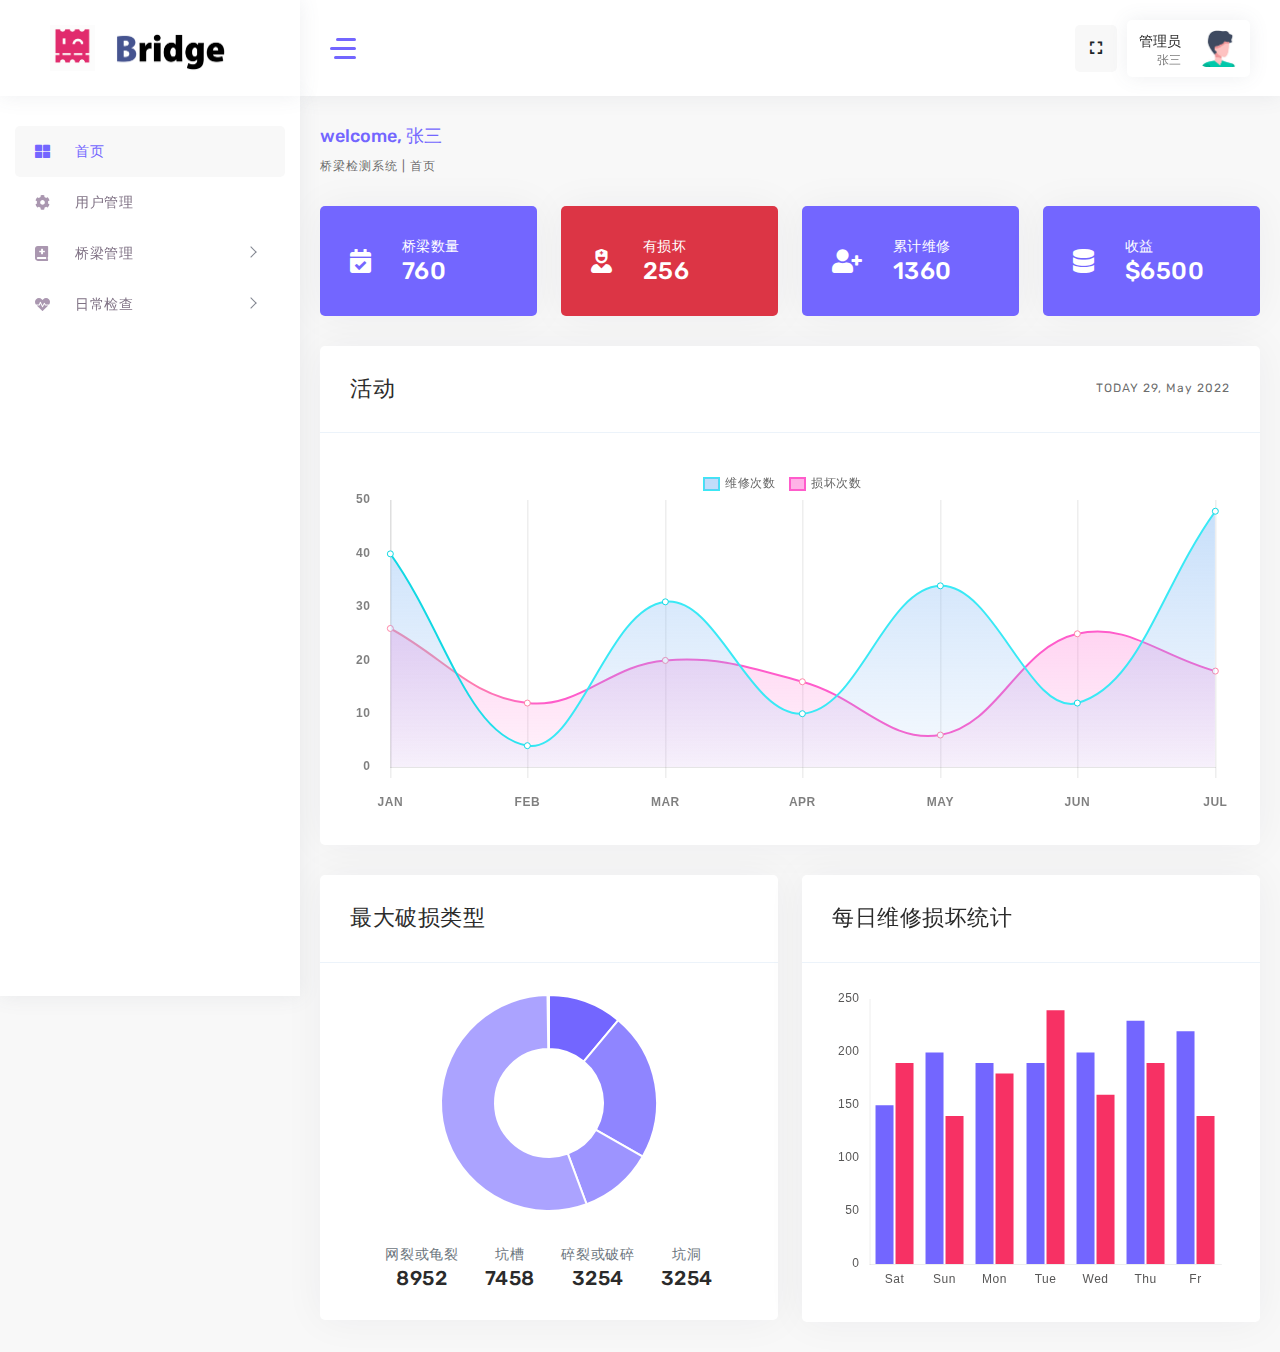
==== index.html @ 5cbe8341 "Add files via upload" ====
<html>
    <head>
        <link rel="stylesheet" href="./css/fonts.css">
        <link rel="stylesheet" href="./css/style.css">
        <link rel="stylesheet" href="./css/main.css">
    </head>
    <body>
        <div id="main-wrapper" class="show">
            <!-- start logo components -->
            <div class="nav-header">
                <div class="brand-logo">
                    <a href="index.jsp"> <img class="logo-tabib" src="./pic/main.png" alt=""></a>
                    <a href="index.jsp"><img class="brand-title" src="./pic/newLogo.png" alt="" style="width: 110px"></a>
                </div>
            </div>
            <!-- End logo components -->
        
            <!-- start section sidebar -->
            <aside class="left-panel nicescroll-box">
                <nav class="navigation">
                    <ul class="list-unstyled main-menu">
                        <li class="has-submenu active">
                            <a href="index.html">
                                <i class="fas fa-th-large"></i>
                                <span class="nav-label">首页</span>
                            </a>
                        </li>
                        <li class="has-submenu">
                            <a href="userManagement.html">
                                <i class="fas fa-cog"></i>
                                <span class="nav-label">用户管理</span>
                            </a>
                        </li>
                        <li class="has-submenu">
                            <a href="#" class="has-arrow mm-collapsed">
                                <i class="fas fa-book-medical"></i>
                                <span class="nav-label">桥梁管理</span>
                            </a>
                            <ul class="list-unstyled mm-collapse">
                                <li><a href="bridge.html">桥梁资料卡</a></li>
                                <li><a href="bridgeType.html">桥梁类型</a></li>
                            </ul>
                        </li>
                        <li class="has-submenu">
                            <a href="#" class="has-arrow mm-collapsed">
                                <i class="fas fa-heartbeat"></i>
                                <span class="nav-label">日常检查</span>
                            </a>
                            <ul class="list-unstyled mm-collapse">
                                <li><a href="dailyInspections.html">日常巡查项</a></li>
                                <li><a href="damageType.html">损坏类型</a></li>
                            </ul>
                        </li>
                    </ul>
                </nav>
            </aside>
            <!-- End section sidebar -->
        
        
            <!-- start section header -->
            <div class="header">
                <header class="top-head container-fluid">
                    <div class="nav-control">
                        <div class="hamburger">
                            <span class="line"></span><span class="line"></span><span class="line"></span>
                        </div>
                    </div>
                    <div class="header-right">
                        <div class="fullscreen notification_dropdown">
                            <div class="full">
                                <a class="text-dark" href="#!" onclick="javascript:toggleFullScreen()">
                                    <i class="fas fa-expand"></i>
                                </a>
                            </div>
                        </div>
                        <div class="my-account-wrapper">
                            <div class="account-wrapper">
                                <div class="account-control">
                                    <a class="login header-profile" href="#" title="Sign in">
                                        <div class="header-info">
                                            <span>管理员</span>
                                            <small>张三</small>
                                        </div>
                                        <img src="./pic/09.jpg" alt="people">
                                    </a>
                                    <div class="account-dropdown-form dropdown-container">
                                        <div class="form-content">
                                            <a href="doctor-settings.html">
                                                <i class="far fa-user"></i>
                                                <span class="ml-2">Profile</span>
                                            </a>
                                            <a href="login.jsp">
                                                <i class="fas fa-sign-in-alt"></i>
                                                <span class="ml-2">Logout </span>
                                            </a>
                                        </div>
                                    </div>
                                </div>
                            </div>
                        </div>
                    </div>
                </header>
            </div>
            <!-- End section header -->


            <!-- start section content -->
        <div class="content-body">
            <div class="warper container-fluid">
                <div class="row page-titles mx-0">
                    <div class="col-lg-12 p-md-0">
                        <h4 class="text-primary">welcome, <span class="names">张三</span></h4>
                        <p class="mb-0">桥梁检测系统 | 首页</p>
                    </div>
                </div>
                <div class="new-patients main_container">
                    <div class="row">
                        <div class="col-sm-6 col-xl-3 col-lg-6">
                            <div class="widget card card-primary">
                                <div class="card-body">
                                    <div class="media text-center">
                                        <span>
                                            <i class="fas fa-calendar-check fa-2x"></i>
                                        </span>
                                        <div class="media-body">
                                            <span class="text-white">桥梁数量</span>
                                            <h3 class="mb-0 text-white">760</h3>
                                        </div>
                                    </div>
                                </div>
                            </div>
                        </div>
                        <div class="col-sm-6 col-xl-3 col-lg-6">
                            <div class="widget card card-danger">
                                <div class="card-body">
                                    <div class="media text-center">
                                        <span>
                                            <i class="fas fa-user-nurse fa-2x"></i>
                                        </span>
                                        <div class="media-body">
                                            <span class="text-white">有损坏</span>
                                            <h3 class="mb-0 text-white">256</h3>
                                        </div>
                                    </div>
                                </div>
                            </div>
                        </div>
                        <div class="col-sm-6 col-xl-3 col-lg-6">
                            <div class="widget card card-primary">
                                <div class="card-body">
                                    <div class="media text-center">
                                        <span>
                                            <i class="fas fa-user-plus fa-2x"></i>
                                        </span>
                                        <div class="media-body">
                                            <span class="text-white">累计维修</span>
                                            <h3 class="mb-0 text-white">1360</h3>
                                        </div>
                                    </div>
                                </div>
                            </div>
                        </div>
                        <div class="col-sm-6 col-xl-3 col-lg-6">
                            <div class="widget card card-primary">
                                <div class="card-body">
                                    <div class="media text-center">
                                        <span>
                                            <i class="fas fa-database fa-2x"></i>
                                        </span>
                                        <div class="media-body">
                                            <span class="text-white">收益</span>
                                            <h3 class="mb-0 text-white">$6500</h3>
                                        </div>
                                    </div>
                                </div>
                            </div>
                        </div>
                    </div>
                    <div class="row">
                        <div class="col-lg-12">
                            <div class="card shadow widget1">
                                <div class="card-header">
                                    <h4 class="card-title">活动</h4>
                                    <span class="subtitle">TODAY 29, May 2022</span>
                                </div>
                                <div class="card-body">
                                    <canvas id="chart1" width="100%" height="40"></canvas>
                                </div>
                            </div>
                        </div>
                        <div class="col-lg-6">
                            <div class="card shadow widget1">
                                <div class="card-header">
                                    <h4 class="card-title">最大破损类型</h4>
                                </div>
                                <div class="card-body">
                                    <div class="row justify-content-center">
                                        <div class="col-lg-12">
                                            <canvas id="chart3" width="100%" height="220"></canvas>
                                        </div>
                                        <div class="col-lg-10">
                                            <ul class="d-flex justify-content-between m-t-30">
                                                <li class="content-widget text-center">
                                                    <p class="mb-0 fs-14 text-muted">网裂或龟裂</p>
                                                    <h4 class="mb-0 fs-20 text-dark-gray">8952</h4>
                                                </li>
                                                <li class="content-widget text-center">
                                                    <p class="mb-0 fs-14 text-muted">坑槽</p>
                                                    <h4 class="mb-0 fs-20 text-dark-gray">7458</h4>
                                                </li>
                                                <li class="content-widget text-center">
                                                    <p class="mb-0 fs-14 text-muted">碎裂或破碎</p>
                                                    <h4 class="mb-0 fs-20 text-dark-gray">3254</h4>
                                                </li>
                                                <li class="content-widget text-center">
                                                    <p class="mb-0 fs-14 text-muted">坑洞</p>
                                                    <h4 class="mb-0 fs-20 text-dark-gray">3254</h4>
                                                </li>
                                            </ul>
                                        </div>
                                    </div>
                                </div>
                            </div>
                        </div>
                        <div class="col-lg-6">
                            <div class="card shadow widget1">
                                <div class="card-header">
                                    <h4 class="card-title">每日维修损坏统计</h4>
                                </div>
                                <div class="card-body">
                                    <canvas id="chart2" width="100%" height="299"></canvas>
                                </div>
                            </div>
                        </div>
                    </div>
                </div>
            </div>
        </div>
        <!-- End section content -->

            
        </div>


        
        <!-- JQuery v3.5.1 -->
        <script src="./js/jquery-3.5.1.min.js"></script>
        
        <!-- popper js -->
        <script src="./js/popper.min.js"></script>
        
        <!-- Bootstrap -->
        <script src="./js/bootstrap.js"></script>
        
        <!-- Moment -->
        <script src="./js/moment.min.js"></script>
        
        <!-- Date Range Picker -->
        <script src="./js/daterangepicker.min.js"></script>

        <!-- Datatable -->
        <script src="./js/jquery.dataTables.min.js"></script>
        <script src="./js/init-tdatatable.js"></script>

         <!-- Chart js -->
        <script src="./js/Chart.min.js"></script>
        <script src="./js/charts-custom.js"></script>
        
        <!-- Main Custom JQuery -->
        <script src="./js/toggleFullScreen.js"></script>
        <script src="./js/main.js"></script>
        </body>
</html>
---- css/fonts.css ----
/************************** 
* library files
***************************/

@import url("bootstrap.min.css");
@import url("daterangepicker.css");
@import url("dataTables.bootstrap.min.css");

/************************** 
* Fonts Icon
***************************/

@import url("all.min.css");
@import url("simple-line-icons.css");

/************************** 
* Import fonts
***************************/

@import url("css2.css");
@import url("css21.css");
---- css/style.css ----
/***************************************************************************************************************
||||||||||||||||||||||||||||       MASTER STYLESHEET FOR Invest               ||||||||||||||||||||||||||||||||||
****************************************************************************************************************
    Project:        Tabib
    Template URI:   https://themeforest.net/user/uxign/portfolio
    Description:    This is Admin theme
    Author:         Uxign
    Version:        1.0
    
||||||||||||||||||||||||||||              TABLE OF CONTENT                  ||||||||||||||||||||||||||||||||||||
****************************************************************************************************************
****************************************************************************************************************
1- General Style
||||||||||||||||||||||||||||              Typography                        ||||||||||||||||||||||||||||||||||||
****************************************************************************************************************
****************************************************************************************************************
Fonts: "Rubik"
Fonts: "Roboto"
Notes:  Google Fonts
****************************************************************************************************************
||||||||||||||||||||||||||||            End TABLE OF CONTENT                ||||||||||||||||||||||||||||||||||||
****************************************************************************************************************/
/************************** 
* Global - Helpers Folder
***************************/
/************************** 
* Generale reset
***************************/
/************************** 
* Main Color
***************************/
/************************** 
* Main Color
***************************/
/************************** 
* Timeline
***************************/
/*****************************
Badge
*****************************/
/************************** 
* Main Color
***************************/
/************************** 
* Border
***************************/
/************************** 
* Heading colors
***************************/
/************************** 
* Button
***************************/
/************************** 
* Top Head
***************************/
/************************** 
* Navbar
***************************/
/*****************************
Buttons
*****************************/
/************************** 
* breadcrumb
***************************/
/************************** 
* Crad 
***************************/
/************************** 
* Custome classes Bootstrap
***************************/
.bg-primary {
  background-color: #7366ff !important; }

.bg-success {
  background-color: #51bb25 !important; }

.bg-info {
  background-color: #a927f9 !important; }

.bg-warning {
  background-color: #f8d62b !important; }

.bg-danger {
  background-color: #dc3545 !important; }

.bg-secondary {
  background-color: #f73164 !important; }

/************************** 
* Calander Pallete 
***************************/
.bg-calander-1 {
  background-color: #9e5fff; }

.bg-calander-2 {
  background-color: #00a9ff; }

.bg-calander-3 {
  background-color: #ff5583; }

.bg-calander-4 {
  background-color: #03bd9e; }

.bg-calander-5 {
  background-color: #bbdc00; }

.bg-calander-6 {
  background-color: #9d9d9d; }

.bg-calander-7 {
  background-color: #ffbb3b; }

.bg-calander-8 {
  background-color: #ff4040; }

.bg-yellow {
  background-color: #f39c12 !important; }

.bg-aqua {
  background-color: #04c1c4 !important; }

.bg-light-blue {
  background-color: #3c8dbc !important; }

.bg-red {
  background-color: #dd4b39 !important; }

.text-aqua {
  color: #008cd3 !important; }

.text-light-blue {
  color: #3c8dbc !important; }

.text-teal {
  color: #39cccc !important; }

.text-yellow {
  color: #f39c12 !important; }

.text-blue {
  color: #0077d3 !important; }

.text-orange {
  color: #ff851b !important; }

.text-green {
  color: #00a65a !important; }

.text-lime {
  color: #01ff70 !important; }

/************************** 
* Font-weight
***************************/
/************************** 
* Main Fonts
***************************/
/************************** 
* shadow variables
***************************/
/************************** 
* Heading
***************************/
/************************** 
* Heading
***************************/
/************************** 
* Modal
***************************/
/************************** 
* Float fixing
***************************/
/************************** 
* Text Align
***************************/
/************************** 
* Transition
***************************/
.transition, .header .top-head .nav-control .hamburger, .header .top-head .nav-control .hamburger .line, .header .top-head .header-right .notification_dropdown .cart-wrapper .cart-dropdown-form, .header .top-head .header-right .notification_dropdown .cart-wrapper .cart-dropdown-form:before, .header .top-head .header-right .notification_dropdown .cart-wrapper:hover .cart-dropdown-form, .header .top-head .header-right .my-account-wrapper .account-control .account-dropdown-form, .header .top-head .header-right .my-account-wrapper .account-control .account-dropdown-form:before, .header .top-head .header-right .my-account-wrapper .account-control:hover .account-dropdown-form {
  -webkit-transition: all 0.5s ease-in-out !important;
  -o-transition: all 0.5s ease-in-out !important;
  transition: all 0.5s ease-in-out !important; }

.transition-layouts, .sidebar-widgets, .header, .header .top-head, .header .top-head .header-right .my-account-wrapper .account-control .account-dropdown-form .form-content a, .header .top-head .header-right .my-account-wrapper .account-control .account-dropdown-form .form-content a:hover, .header .top-head .header-right .my-account-wrapper .account-control .account-dropdown-form .form-content a:hover span, .header .top-head .header-right .my-account-wrapper .account-control .account-dropdown-form .form-content a:hover i:before, .header .top-head .header-right .my-account-wrapper .account-control .account-dropdown-form .form-content a i:before, .header .top-head .header-right .my-account-wrapper .account-control .account-dropdown-form .form-content a span, .menu-toggle .header .top-head, .nav-header, .nav-header .brand-logo .logo-tabib, .nav-header .brand-logo .brand-title, .nav-header .brand-logo, [data-sidebar-style="full"] .menu-toggle .nav-header .brand-logo, [data-sidebar-style="mini"] .nav-header .brand-logo, .navigation .main-menu .has-submenu, .navigation .main-menu .has-submenu a, .navigation .main-menu .has-submenu a i, .navigation .main-menu .has-submenu a .nav-label, .navigation .main-menu .has-submenu .has-arrow:after, .navigation .main-menu .has-submenu .mm-collapse, .navigation .main-menu .has-submenu:hover .nav-label,
.navigation .main-menu .has-submenu:hover i, .navigation .main-menu .has-submenu.active, .navigation .main-menu .has-submenu.active a, .navigation .main-menu .has-submenu.active a .nav-label, [data-sidebar-style="mini"] .navigation .main-menu .has-submenu a, td span, td span:hover, .card, .left-panel, [data-sidebar-style="overlay"] .left-panel, [data-sidebar-style="overlay"] .left-panel.collapsed, .content-body, .menu-toggle .content-body, .footer {
  -webkit-transition: all .2s ease !important;
  -o-transition: all .2s ease !important;
  transition: all .2s ease !important; }

/************************** 
* Button
***************************/
/************************** 
* Box Shadow
***************************/
.shadow, .main-scroll, .card {
  -webkit-box-shadow: 0 0 40px rgba(8, 21, 66, 0.05) !important;
  box-shadow: 0 0 40px rgba(8, 21, 66, 0.05) !important; }

.shadow-header, .header .top-head, .header .top-head .header-right .my-account-wrapper, .header .top-head .header-right .my-account-wrapper .account-control .account-dropdown-form .form-content, .nav-header, .left-panel, .footer {
  -webkit-box-shadow: 0 0 20px rgba(89, 102, 122, 0.1) !important;
  box-shadow: 0 0 20px rgba(89, 102, 122, 0.1) !important; }

.box-shadow-none {
  box-shadow: none !important; }

/************************** 
* Box Sizing
***************************/
.box-sizing {
  -moz-box-sizing: border-box;
  -ms-box-sizing: border-box;
  -o-box-sizing: border-box;
  -webkit-box-sizing: border-box;
  box-sizing: border-box; }

/************************** 
* Padding
***************************/
.padding {
  padding: 30px 20px; }

/************************** 
* Boreder None
***************************/
.border-none {
  border: none; }

/************************** 
*Fonts 
***************************/
.text-primary {
  color: #7366ff !important; }

.text-warning {
  color: #f8d62b !important; }

.text-success {
  color: #51bb25 !important; }

.text-dark-gray {
  color: #2b2b2b; }

/************************** 
* Media Queries
***************************/
/************************** 
* Border radius
***************************/
/************************** 
* Transition Delay
***************************/
/************************** 
* Text Transform
***************************/
/************************** 
* Border T R B L
***************************/
/************************** 
* Media Query
***************************/
/************************** 
* Generale reset
***************************/
* {
  outline: none;
  padding: 0; }
  *::after {
    margin: 0;
    padding: 0; }
  *::before {
    margin: 0;
    padding: 0; }

body {
  overflow-x: hidden;
  height: 100%;
  position: relative;
  max-width: 100%;
  font-size: 14px;
  background-color: #f8f8f8;
  color: #2b2b2b; }

@media only screen and (max-width: 991px) {
  body {
    font-size: 0.875rem; } }
/************************** 
* Heading
***************************/
h1,
h2,
h3,
h4,
h5,
h6,
.h1,
.h2,
.h3,
.h4,
.h5,
.h6 {
  margin-bottom: 0.5rem;
  font-weight: 500;
  line-height: 1.2;
  color: #3d4465; }

h1,
.h1 {
  font-size: 2.25rem; }

h2,
.h2 {
  font-size: 1.875rem; }

h3,
.h3 {
  font-size: 1.5rem; }

h4,
.h4 {
  font-size: 1.125rem; }

h5,
.h5 {
  font-size: 1rem; }

h6,
.h6 {
  font-size: 0.938rem; }

/************************** 
* Modal Dialog Scrollable
***************************/
a {
  color: #7e7e7e;
  text-decoration: none; }
  a:hover, a:focus, a.active {
    text-decoration: none !important; }
  a:hover {
    color: #7366ff;
    text-decoration: none; }
  a:focus {
    outline: none; }

p {
  line-height: 1.7;
  font-size: 13px;
  letter-spacing: .7px; }

ul {
  padding: 0;
  margin: 0; }
  ul li {
    list-style: none; }

label {
  display: inline-block;
  margin-bottom: 0.5rem; }

small,
.small {
  font-size: 80%;
  font-weight: 400; }

::selection {
  color: #ffffff;
  background: #7366ff; }

.text-white {
  color: #ffffff !important; }

.text-right {
  text-align: right !important; }

.text-orange {
  color: #ffcc40; }

.text-gray {
  color: rgba(43, 43, 43, 0.7); }

.rounded-circle {
  border: 1px solid #ecf3fa;
  padding: 2px;
  border-radius: 5px !important; }

/******************************** 
* Margin => padding => Font-size
*********************************/
.fs-14 {
  font-size: 14px; }

.fs-20 {
  font-size: 20px; }

.mr-4,
.mx-4 {
  margin-right: 1.5rem !important; }

.mr-2,
.mx-2 {
  margin-right: 0.5rem !important; }

.m-rl {
  margin-left: 0;
  margin-right: 0; }

.m-l-0 {
  margin-left: 0; }

.m-r-0 {
  margin-right: 0; }

.mb-30 {
  margin-bottom: 30px; }

.m-b-10 {
  margin-bottom: 10px !important; }

.m-t-30 {
  margin-top: 30px !important; }

.p-b-20 {
  padding-bottom: 20px !important; }

.p-5 {
  padding: 5px !important; }

.mx-25 {
  margin-left: 25px !important;
  margin-right: 25px !important; }

/************************** 
* 
***************************/
hr:not([size]) {
  height: auto; }

hr {
  margin-top: 1rem;
  margin-bottom: 1rem;
  border: 0;
  border-top: 1px solid rgba(0, 0, 0, 0.1);
  background-color: #ecf3fa !important; }

/************************** 
* 1. Custom Class
***************************/
.page-titles {
  padding: 0.9375rem 1.875rem; }

.fix-card {
  display: inline-block !important; }
  .fix-card .row {
    align-items: center; }

@media only screen and (max-width: 991px) {
  .all_appointments > div,
  .new_appointment > div {
    padding-right: 0;
    padding-left: 0; } }

@media only screen and (max-width: 991px) {
  .m-rl > div {
    padding-left: 0;
    padding-right: 0; } }

.m-rl > div {
  padding-left: 0; }

.m-rl > div:last-child {
  padding-right: 0; }

table.dataTable.row-border tbody th,
table.dataTable.row-border tbody td,
table.dataTable.display tbody th,
table.dataTable.display tbody td {
  border-top: 1px solid #ddd; }

/************************** 
* Doctors
***************************/
.list-doctors .timeline .timeline-panel {
  display: inline-block;
  text-align: center;
  width: 100%; }
  .list-doctors .timeline .timeline-panel .media {
    margin-left: auto;
    margin-right: auto;
    text-align: center;
    display: inherit;
    margin-bottom: 10px;
    height: 90px;
    width: 90px; }
    .list-doctors .timeline .timeline-panel .media img {
      width: 100%; }
  .list-doctors .timeline .timeline-panel .media-body a h4 {
    color: #2b2b2b;
    font-size: 15px;
    letter-spacing: 1px; }
  .list-doctors .timeline .timeline-panel .media-body p {
    opacity: 0.7; }

.star-review i {
  font-size: 12px; }
  .star-review i.text-gray {
    color: rgba(43, 43, 43, 0.3); }

/************************** 
* Doctor profile
***************************/
.doctor-info-details .left-content .media {
  position: relative; }
  .doctor-info-details .left-content .media .pulse-css {
    background-color: #51bb25;
    width: .6rem;
    height: .6rem;
    top: -3px;
    right: -3px; }
    .doctor-info-details .left-content .media .pulse-css:after, .doctor-info-details .left-content .media .pulse-css:before {
      background-color: #51bb25; }
.doctor-info-details .left-content .media-body {
  padding-left: 30px; }
  .doctor-info-details .left-content .media-body h2 {
    font-weight: 500;
    text-transform: capitalize;
    color: #2b2b2b;
    font-size: 22px;
    line-height: 26.4px; }
  .doctor-info-details .left-content .media-body p {
    color: #2b2b2b;
    font-weight: 400;
    font-size: 13px;
    letter-spacing: 0.7px;
    opacity: 0.7; }

.doctor-info-content .nav-tabs {
  border-bottom-color: #efefef;
  background: #ffffff; }
  @media only screen and (max-width: 575px) {
    .doctor-info-content .nav-tabs .nav-item {
      width: 100%; } }
  .doctor-info-content .nav-tabs .nav-item .nav-link {
    border: none;
    border-radius: 15px 0 0 15px;
    padding: 20px 15px;
    text-align: center;
    width: 100%; }
    .doctor-info-content .nav-tabs .nav-item .nav-link.active {
      color: #ffffff;
      background-color: #7366ff;
      border-color: #7366ff;
      margin-bottom: 0;
      border-radius: 2px !important; }

.items {
  border: 1px solid #ecf3fa;
  position: relative; }
  .items .bootstrap-media .media .media-body {
    padding-left: 15px; }
    .items .bootstrap-media .media .media-body h4 {
      color: #2b2b2b;
      line-height: 18px;
      font-size: 15px;
      font-weight: 500;
      letter-spacing: 1px; }
    .items .bootstrap-media .media .media-body p {
      opacity: 0.7; }

/************************** 
* Placeholder
***************************/
::-webkit-input-placeholder {
  color: #7e7e7e !important; }

::-moz-placeholder {
  color: #7e7e7e !important; }

:-ms-input-placeholder {
  color: #7e7e7e !important; }

:-moz-placeholder {
  color: #7e7e7e !important; }

/************************** 
* Scrollbar Reset
***************************/
.left-panel::-webkit-scrollbar {
  width: 5px; }
.left-panel::-webkit-scrollbar-track {
  background: #ffffff; }
.left-panel::-webkit-scrollbar-thumb {
  background-color: #dae2f3;
  border: 1px solid #ffffff;
  -webkit-border-radius: 20px;
  -moz-border-radius: 20px;
  border-radius: 20px; }

[data-typography="rubik"] {
  font-family: Rubik, sans-serif; }

/************************** 
* Main Color
***************************/
/************************** 
* Main Color
***************************/
/************************** 
* Timeline
***************************/
/*****************************
Badge
*****************************/
/************************** 
* Main Color
***************************/
/************************** 
* Border
***************************/
/************************** 
* Heading colors
***************************/
/************************** 
* Button
***************************/
/************************** 
* Top Head
***************************/
/************************** 
* Navbar
***************************/
/*****************************
Buttons
*****************************/
/************************** 
* breadcrumb
***************************/
/************************** 
* Crad 
***************************/
/************************** 
* Custome classes Bootstrap
***************************/
.bg-primary {
  background-color: #7366ff !important; }

.bg-success {
  background-color: #51bb25 !important; }

.bg-info {
  background-color: #a927f9 !important; }

.bg-warning {
  background-color: #f8d62b !important; }

.bg-danger {
  background-color: #dc3545 !important; }

.bg-secondary {
  background-color: #f73164 !important; }

/************************** 
* Calander Pallete 
***************************/
.bg-calander-1 {
  background-color: #9e5fff; }

.bg-calander-2 {
  background-color: #00a9ff; }

.bg-calander-3 {
  background-color: #ff5583; }

.bg-calander-4 {
  background-color: #03bd9e; }

.bg-calander-5 {
  background-color: #bbdc00; }

.bg-calander-6 {
  background-color: #9d9d9d; }

.bg-calander-7 {
  background-color: #ffbb3b; }

.bg-calander-8 {
  background-color: #ff4040; }

.bg-yellow {
  background-color: #f39c12 !important; }

.bg-aqua {
  background-color: #04c1c4 !important; }

.bg-light-blue {
  background-color: #3c8dbc !important; }

.bg-red {
  background-color: #dd4b39 !important; }

.text-aqua {
  color: #008cd3 !important; }

.text-light-blue {
  color: #3c8dbc !important; }

.text-teal {
  color: #39cccc !important; }

.text-yellow {
  color: #f39c12 !important; }

.text-blue {
  color: #0077d3 !important; }

.text-orange {
  color: #ff851b !important; }

.text-green {
  color: #00a65a !important; }

.text-lime {
  color: #01ff70 !important; }

/************************** 
* Font-weight
***************************/
/************************** 
* Main Fonts
***************************/
/************************** 
* shadow variables
***************************/
/************************** 
* Heading
***************************/
/************************** 
* Heading
***************************/
/************************** 
* Modal
***************************/
/************************** 
* Float fixing
***************************/
/************************** 
* Text Align
***************************/
/************************** 
* Transition
***************************/
.transition, .header .top-head .nav-control .hamburger, .header .top-head .nav-control .hamburger .line, .header .top-head .header-right .notification_dropdown .cart-wrapper .cart-dropdown-form, .header .top-head .header-right .notification_dropdown .cart-wrapper .cart-dropdown-form:before, .header .top-head .header-right .notification_dropdown .cart-wrapper:hover .cart-dropdown-form, .header .top-head .header-right .my-account-wrapper .account-control .account-dropdown-form, .header .top-head .header-right .my-account-wrapper .account-control .account-dropdown-form:before, .header .top-head .header-right .my-account-wrapper .account-control:hover .account-dropdown-form {
  -webkit-transition: all 0.5s ease-in-out !important;
  -o-transition: all 0.5s ease-in-out !important;
  transition: all 0.5s ease-in-out !important; }

.transition-layouts, .sidebar-widgets, .header, .header .top-head, .header .top-head .header-right .my-account-wrapper .account-control .account-dropdown-form .form-content a, .header .top-head .header-right .my-account-wrapper .account-control .account-dropdown-form .form-content a:hover, .header .top-head .header-right .my-account-wrapper .account-control .account-dropdown-form .form-content a:hover span, .header .top-head .header-right .my-account-wrapper .account-control .account-dropdown-form .form-content a:hover i:before, .header .top-head .header-right .my-account-wrapper .account-control .account-dropdown-form .form-content a i:before, .header .top-head .header-right .my-account-wrapper .account-control .account-dropdown-form .form-content a span, .menu-toggle .header .top-head, .nav-header, .nav-header .brand-logo .logo-tabib, .nav-header .brand-logo .brand-title, .nav-header .brand-logo, [data-sidebar-style="full"] .menu-toggle .nav-header .brand-logo, [data-sidebar-style="mini"] .nav-header .brand-logo, .navigation .main-menu .has-submenu, .navigation .main-menu .has-submenu a, .navigation .main-menu .has-submenu a i, .navigation .main-menu .has-submenu a .nav-label, .navigation .main-menu .has-submenu .has-arrow:after, .navigation .main-menu .has-submenu .mm-collapse, .navigation .main-menu .has-submenu:hover .nav-label,
.navigation .main-menu .has-submenu:hover i, .navigation .main-menu .has-submenu.active, .navigation .main-menu .has-submenu.active a, .navigation .main-menu .has-submenu.active a .nav-label, [data-sidebar-style="mini"] .navigation .main-menu .has-submenu a, td span, td span:hover, .card, .left-panel, [data-sidebar-style="overlay"] .left-panel, [data-sidebar-style="overlay"] .left-panel.collapsed, .content-body, .menu-toggle .content-body, .footer {
  -webkit-transition: all .2s ease !important;
  -o-transition: all .2s ease !important;
  transition: all .2s ease !important; }

/************************** 
* Button
***************************/
/************************** 
* Box Shadow
***************************/
.shadow, .main-scroll, .card {
  -webkit-box-shadow: 0 0 40px rgba(8, 21, 66, 0.05) !important;
  box-shadow: 0 0 40px rgba(8, 21, 66, 0.05) !important; }

.shadow-header, .header .top-head, .header .top-head .header-right .my-account-wrapper, .header .top-head .header-right .my-account-wrapper .account-control .account-dropdown-form .form-content, .nav-header, .left-panel, .footer {
  -webkit-box-shadow: 0 0 20px rgba(89, 102, 122, 0.1) !important;
  box-shadow: 0 0 20px rgba(89, 102, 122, 0.1) !important; }

.box-shadow-none {
  box-shadow: none !important; }

/************************** 
* Box Sizing
***************************/
.box-sizing {
  -moz-box-sizing: border-box;
  -ms-box-sizing: border-box;
  -o-box-sizing: border-box;
  -webkit-box-sizing: border-box;
  box-sizing: border-box; }

/************************** 
* Padding
***************************/
.padding {
  padding: 30px 20px; }

/************************** 
* Boreder None
***************************/
.border-none {
  border: none; }

/************************** 
*Fonts 
***************************/
.text-primary {
  color: #7366ff !important; }

.text-warning {
  color: #f8d62b !important; }

.text-success {
  color: #51bb25 !important; }

.text-dark-gray {
  color: #2b2b2b; }

/************************** 
* Media Queries
***************************/
/************************** 
* Border radius
***************************/
/************************** 
* Transition Delay
***************************/
/************************** 
* Text Transform
***************************/
/************************** 
* Border T R B L
***************************/
/************************** 
* Media Query
***************************/
/************************** 
* Components
***************************/
/************************** 
* Content Folder
***************************/
/************************** 
* Widget 
***************************/
.widget .media {
  display: flex;
  align-items: center; }
  .widget .media span {
    font-size: 12px; }
  .widget .media .media-body {
    margin-left: 30px;
    text-align: left; }
    .widget .media .media-body span {
      font-size: 14px; }

/************************** 
* Widget Module 1
***************************/
.widget1 .subtitle {
  padding-top: 0 !important; }

/************************** 
* Widget Module 2
***************************/
.widget-2 .list-group .list-group-item {
  border: none;
  border-bottom: 1px solid #ecf3fa;
  padding: 9px 0; }
  .widget-2 .list-group .list-group-item:first-child {
    padding-top: 0; }
  .widget-2 .list-group .list-group-item:last-child {
    padding-bottom: 0;
    border: none; }
  .widget-2 .list-group .list-group-item img {
    width: 40px;
    margin-right: 1rem; }
  .widget-2 .list-group .list-group-item .media-body h4 {
    font-size: 14px;
    color: #2b2b2b; }
  .widget-2 .list-group .list-group-item .media-body span {
    font-size: 12px;
    color: rgba(43, 43, 43, 0.7); }
  .widget-2 .list-group .list-group-item .btn-success {
    width: 30px;
    height: 30px;
    border-radius: .25rem;
    line-height: 1.5;
    border: none;
    background: transparent;
    color: #7e7e7e;
    opacity: 0.5; }

.widget-2 .panel-body {
  max-height: 331px;
  box-shadow: none !important;
  height: auto; }

.menu-toggle .widget-2 .panel-body {
  max-height: 346px; }

/************************** 
* Image Upload
***************************/
.widget-3 {
  height: 256px; }
  .widget-3 .form-input {
    width: 270px;
    padding: 20px;
    height: 100%;
    background-color: rgba(115, 102, 255, 0.06);
    cursor: pointer;
    display: flex;
    align-items: center;
    justify-content: center;
    text-align: center;
    background-image: url("http://tabib.inaikas.com/assets/images/avatar-download.png");
    background-position: 50% 50%;
    background-repeat: no-repeat;
    position: relative;
    margin-left: auto;
    margin-right: auto;
    -webkit-border-radius: 5px;
    -moz-border-radius: 5px;
    border-radius: 5px; }
    @media only screen and (max-width: 575px) {
      .widget-3 .form-input {
        width: 100%;
        height: 254px; } }
    .widget-3 .form-input label {
      display: block;
      width: 100%;
      text-align: center;
      cursor: pointer;
      font-size: 17px;
      font-weight: 500;
      color: #7e7e7e;
      text-transform: capitalize;
      margin-bottom: 0; }
      .widget-3 .form-input label span {
        color: #2b2b2b;
        font-size: 14px;
        font-weight: 500; }
    .widget-3 .form-input input {
      display: none; }
    .widget-3 .form-input img {
      width: 100%;
      height: auto;
      display: none;
      margin-top: 10px;
      -webkit-border-radius: 5px;
      -moz-border-radius: 5px;
      border-radius: 5px; }
    .widget-3 .form-input .preview {
      display: flex; }
      @media only screen and (max-width: 575px) {
        .widget-3 .form-input .preview {
          height: 100%; } }
  .widget-3.custom-text .labeltest {
    width: 100%;
    height: 100%;
    position: absolute; }
    .widget-3.custom-text .labeltest span {
      display: none; }
  .widget-3.custom-text .form-input {
    background-image: none; }

/************************** 
* Widget Timline
***************************/
.widget-timline {
  margin: 0 0 0 5px;
  padding: 0;
  width: 100%;
  border-left: 3px solid #ecf3fa;
  position: relative; }
  .widget-timline li {
    margin-left: 15px;
    position: relative;
    padding: 10px 15px 0 5px;
    list-style-type: none; }
    .widget-timline li .timeline-dots {
      position: absolute;
      top: 20px;
      left: -24px;
      border: 3px solid #dc3545;
      border-radius: 90px;
      padding: 5px;
      background: #ffffff; }
    .widget-timline li h4 {
      font-size: 14px;
      letter-spacing: 1px;
      color: #2b2b2b; }
    .widget-timline li p {
      opacity: 0.7; }

.border-primary {
  border-color: #7366ff !important; }

.border-success {
  border-color: #51bb25 !important; }

/************************** 
* Widget Progress
***************************/
.widget-progress li {
  margin-bottom: 15px; }
  .widget-progress li h4 {
    color: #2b2b2b;
    font-size: 14px; }

/************************** 
* Widget Progress
***************************/
.sidebar-widgets {
  margin-left: 15px;
  margin-right: 15px; }
  .sidebar-widgets .top-sidebar .side-img {
    margin-bottom: 10px; }
  .sidebar-widgets .top-sidebar h4 {
    font-size: 14px; }
  .sidebar-widgets .copyright p {
    font-weight: 500;
    font-size: 14px; }

/************************** 
* Calender Sidebar
***************************/
.draggable-events {
  padding-top: 16px;
  padding-bottom: 16px; }
  .draggable-events .box-title {
    font-size: 14px;
    color: #2b2b2b;
    margin-bottom: 25px;
    padding-top: 10px; }
  .draggable-events .bottom-event .external-events .external-event {
    padding-left: 10px;
    margin-bottom: 8px;
    cursor: move;
    color: #ffffff;
    text-transform: capitalize;
    height: auto !important;
    -webkit-border-radius: 5px;
    -moz-border-radius: 5px;
    border-radius: 5px; }
  .draggable-events .bottom-event .external-events .checkbox {
    margin-top: 10px; }
    .draggable-events .bottom-event .external-events .checkbox label {
      margin-bottom: 0;
      display: flex;
      align-items: center;
      position: relative; }
      .draggable-events .bottom-event .external-events .checkbox label::before {
        margin-left: 0; }
    .draggable-events .bottom-event .external-events .checkbox input {
      margin-right: 13px; }

.create-event {
  padding-bottom: 16px; }
  .create-event .event-header .box-title {
    font-size: 14px;
    color: #2b2b2b;
    padding-top: 10px; }
  .create-event .event-body .fc-color-picker li {
    float: left;
    font-size: 30px;
    margin-right: 5px; }
  .create-event .event-body .add-event .form-control {
    height: auto; }

.fc-button-group button {
  margin-left: 5px !important;
  margin-right: 5px !important;
  background: transparent;
  height: auto;
  box-shadow: none;
  border-radius: 5px !important; }

/************************** 
* Calender
***************************/
#calendar .fc-header-toolbar {
  margin-bottom: 0;
  padding: 16px 0; }
  #calendar .fc-header-toolbar .fc-left .fc-button-group button {
    border: 1px solid #d7dae3;
    padding: 5px 10px; }
    #calendar .fc-header-toolbar .fc-left .fc-button-group button:first-child {
      margin-left: 0 !important; }
    #calendar .fc-header-toolbar .fc-left .fc-button-group button .fc-icon {
      margin: 0; }
  #calendar .fc-header-toolbar .fc-left .fc-today-button {
    border: 1px solid #d7dae3;
    padding: 0.375rem 1.75rem;
    color: #000000;
    font-size: 12px;
    height: auto;
    background: transparent; }
  #calendar .fc-header-toolbar .fc-right .fc-button-group button {
    border: 1px solid #d7dae3;
    padding: 0.375rem 1.75rem;
    color: #000000;
    font-size: 12px;
    height: auto;
    text-transform: capitalize;
    z-index: 2; }
    #calendar .fc-header-toolbar .fc-right .fc-button-group button:last-child {
      margin-right: 0 !important; }
  #calendar .fc-header-toolbar .fc-center h2 {
    font-size: 18px;
    color: #2b2b2b; }
#calendar .fc-view-container a {
  padding: 5px 3px;
  text-align: center;
  border-radius: 5px; }
#calendar .fc-view-container .fc-content .fc-time,
#calendar .fc-view-container .fc-content .fc-title {
  opacity: 1; }

/************************** 
* Hedaer Folder
***************************/
/************************** 
* Timeline
***************************/
.main-scroll {
  position: relative;
  overflow-y: scroll;
  height: 380px;
  padding: 1rem !important;
  padding-top: 0 !important;
  padding-left: 0 !important;
  padding-right: 0 !important; }

.timeline li:first-child {
  padding: 20px;
  background-color: #f8f8f8;
  text-align: left; }
  .timeline li:first-child h6 {
    font-size: 18px; }
.timeline .timeline-panel {
  display: flex;
  align-items: center;
  border-bottom: 1px solid #ecf3fa;
  padding-bottom: 15px;
  padding-top: 15px;
  padding-left: 20px;
  margin-bottom: 0;
  text-align: left; }
  .timeline .timeline-panel .media {
    display: flex;
    align-items: center;
    justify-content: center;
    align-self: start;
    width: 45px;
    height: 45px;
    font-size: 18px;
    background: #f8f8f8;
    overflow: hidden;
    text-align: center;
    font-weight: 700;
    -webkit-border-radius: 5px;
    -moz-border-radius: 5px;
    border-radius: 5px; }
    .timeline .timeline-panel .media img {
      width: 50px; }
  .timeline .timeline-panel .media-body h6 {
    font-size: 14px;
    letter-spacing: 0.8px;
    font-weight: 400;
    color: #2b2b2b; }
  .timeline .timeline-panel .media-body small {
    color: rgba(43, 43, 43, 0.7);
    font-size: 13px;
    margin-top: 0;
    letter-spacing: 0.7px; }
  .timeline .timeline-panel .media-info {
    background: #f0f6fc;
    color: #a927f9; }
  .timeline .timeline-panel .media-success {
    background: #c1f3e8;
    color: #51bb25; }
  .timeline .timeline-panel .media-danger {
    background: #fee6ea;
    color: #dc3545; }
  .timeline .timeline-panel .media-primary {
    background: #f2d5f8;
    color: #7366ff; }
.timeline li:last-child .timeline-panel {
  margin-bottom: 0;
  border-bottom: 0;
  padding-bottom: 0; }

.all-notification {
  display: block;
  padding: 15px 30px 0;
  text-align: center;
  border-top: 1px solid #ecf3fa;
  margin-top: 16px; }

/* Scrollbar */
.widget-media::-webkit-scrollbar {
  width: 5px; }
.widget-media::-webkit-scrollbar-track {
  background: #ffffff; }
.widget-media::-webkit-scrollbar-thumb {
  background-color: #dae2f3;
  border: 1px solid #ffffff;
  -webkit-border-radius: 20px;
  -moz-border-radius: 20px;
  border-radius: 20px; }

/************************** 
* Top Header
***************************/
[data-header-position="fixed"] .header {
  position: fixed;
  top: 0;
  width: 100%; }
  @media only screen and (max-width: 375px) {
    [data-header-position="fixed"] .header {
      position: fixed;
      padding-left: 0 !important;
      top: 5rem; } }
  @media only screen and (max-width: 320px) {
    [data-header-position="fixed"] .header {
      position: fixed;
      padding-left: 0 !important;
      top: 5rem; } }

/************************** 
* Top Header
***************************/
.header {
  height: 6rem;
  position: relative;
  padding: 0rem;
  background-color: #ffffff;
  z-index: 3;
  padding-left: 300px; }
  @media only screen and (max-width: 1199px) {
    .header {
      height: 5rem;
      padding-left: 5rem; } }
  .header .top-head {
    display: flex;
    justify-content: space-between;
    align-items: center;
    height: 100%;
    padding: 22px 30px; }
    @media only screen and (max-width: 767px) {
      .header .top-head {
        padding-left: 3.75rem;
        padding-right: 0.938rem; } }
    .header .top-head .nav-control {
      display: flex;
      align-items: center;
      cursor: pointer;
      text-align: center;
      z-index: 9999;
      font-size: 1.4rem;
      padding: 0;
      -webkit-border-radius: 5px;
      -moz-border-radius: 5px;
      border-radius: 5px; }
      .header .top-head .nav-control .hamburger {
        display: inline-block;
        left: 0px;
        position: relative;
        top: 0;
        width: 26px;
        z-index: 999;
        margin-right: 20px; }
        .header .top-head .nav-control .hamburger .line {
          background: #7366ff;
          display: block;
          height: 3px;
          margin-top: 6px;
          margin-bottom: 6px;
          margin-left: auto;
          -webkit-border-radius: 3px;
          -moz-border-radius: 3px;
          border-radius: 3px; }
          .header .top-head .nav-control .hamburger .line:nth-child(1) {
            width: 20px;
            margin-top: 0; }
          .header .top-head .nav-control .hamburger .line:nth-child(2) {
            width: 26px; }
          .header .top-head .nav-control .hamburger .line:nth-child(3) {
            width: 22px;
            margin-bottom: 0; }
        .header .top-head .nav-control .hamburger:hover .line {
          width: 26px; }
      .header .top-head .nav-control .left-header ul .nav-link {
        padding: 10px 12px;
        float: left;
        margin-right: 10px;
        -webkit-border-radius: 5px;
        -moz-border-radius: 5px;
        border-radius: 5px; }
        @media only screen and (max-width: 767px) {
          .header .top-head .nav-control .left-header ul .nav-link {
            padding: 0 !important;
            height: 40px;
            width: 40px;
            line-height: 40px !important;
            text-align: center;
            border-radius: 5px; } }
        @media only screen and (max-width: 767px) {
          .header .top-head .nav-control .left-header ul .nav-link {
            padding: 10px;
            line-height: initial;
            border: none;
            font-size: initial; } }
        .header .top-head .nav-control .left-header ul .nav-link a i {
          margin-right: 5px; }
          @media only screen and (max-width: 767px) {
            .header .top-head .nav-control .left-header ul .nav-link a i {
              margin-right: 0px; } }
        @media only screen and (max-width: 767px) {
          .header .top-head .nav-control .left-header ul .nav-link a span {
            display: none; } }
        .header .top-head .nav-control .left-header ul .nav-link:first-child {
          background-color: rgba(115, 102, 255, 0.15); }
          .header .top-head .nav-control .left-header ul .nav-link:first-child a {
            color: #7366ff; }
        .header .top-head .nav-control .left-header ul .nav-link:last-child {
          background-color: rgba(247, 49, 100, 0.15);
          margin-right: 0px; }
          .header .top-head .nav-control .left-header ul .nav-link:last-child a {
            color: #f73164; }
    .header .top-head .header-right {
      display: flex;
      align-items: center; }
      .header .top-head .header-right .fullscreen {
        position: relative;
        display: flex;
        align-items: center; }
        .header .top-head .header-right .fullscreen .full a {
          position: relative;
          color: #7366ff;
          background: #f8f8f8;
          padding: 15px;
          font-size: 14px;
          -webkit-border-radius: 5px;
          -moz-border-radius: 5px;
          border-radius: 5px; }
          @media only screen and (max-width: 1199px) {
            .header .top-head .header-right .fullscreen .full a {
              padding: 15px; } }
        @media only screen and (max-width: 991px) {
          .header .top-head .header-right .fullscreen {
            display: none !important; } }
        @media only screen and (max-width: 320px) {
          .header .top-head .header-right .fullscreen {
            display: none !important; } }
      .header .top-head .header-right .notification_dropdown {
        position: relative;
        display: flex;
        align-items: center; }
        @media only screen and (max-width: 767px) {
          .header .top-head .header-right .notification_dropdown {
            position: static; } }
        .header .top-head .header-right .notification_dropdown .cart-wrapper .cart-dropdown-form {
          position: absolute;
          top: 47px;
          right: 0;
          min-width: 310px;
          min-height: 100px;
          padding: 0 0px 16px 0px;
          z-index: 99999;
          cursor: pointer;
          opacity: 0;
          visibility: hidden;
          transform: translateY(30px); }
          @media only screen and (max-width: 320px) {
            .header .top-head .header-right .notification_dropdown .cart-wrapper .cart-dropdown-form {
              margin-right: 0 !important; } }
          @media only screen and (max-width: 1199px) {
            .header .top-head .header-right .notification_dropdown .cart-wrapper .cart-dropdown-form {
              top: 58px; } }
          @media only screen and (max-width: 767px) {
            .header .top-head .header-right .notification_dropdown .cart-wrapper .cart-dropdown-form {
              right: 0px !important;
              left: auto;
              top: 100% !important;
              margin-right: 0.938rem; } }
          .header .top-head .header-right .notification_dropdown .cart-wrapper .cart-dropdown-form:before {
            content: "";
            position: absolute;
            left: 0;
            right: 0;
            top: 27px;
            bottom: 0;
            content: "";
            z-index: -1;
            display: block;
            background: #ffffff; }
          .header .top-head .header-right .notification_dropdown .cart-wrapper .cart-dropdown-form .form-content {
            text-align: center;
            padding-top: 25px; }
            @media only screen and (max-width: 1199px) {
              .header .top-head .header-right .notification_dropdown .cart-wrapper .cart-dropdown-form .form-content {
                padding-top: 12px; } }
            @media only screen and (max-width: 767px) {
              .header .top-head .header-right .notification_dropdown .cart-wrapper .cart-dropdown-form .form-content {
                padding-top: 0px; } }
        .header .top-head .header-right .notification_dropdown .cart-wrapper:hover .cart-dropdown-form {
          visibility: visible;
          opacity: 1;
          transform: translateY(0px); }
        .header .top-head .header-right .notification_dropdown .cart-wrapper .cart-icon {
          position: relative;
          color: #7366ff;
          background: #f8f8f8;
          padding: 15px;
          line-height: 1;
          font-size: 18px;
          -webkit-border-radius: 5px;
          -moz-border-radius: 5px;
          border-radius: 5px; }
          @media only screen and (max-width: 991px) {
            .header .top-head .header-right .notification_dropdown .cart-wrapper .cart-icon {
              padding: 0 !important;
              height: 40px;
              width: 40px;
              line-height: 40px !important;
              text-align: center;
              border-radius: 5px; } }
          .header .top-head .header-right .notification_dropdown .cart-wrapper .cart-icon .cart-control i {
            font-size: 15px;
            color: #ffcc40; }
      .header .top-head .header-right .my-account-wrapper {
        background-color: #ffffff;
        padding: 10px 12px;
        position: relative;
        -webkit-border-radius: 5px;
        -moz-border-radius: 5px;
        border-radius: 5px; }
        .header .top-head .header-right .my-account-wrapper .account-control .header-profile {
          display: flex;
          justify-content: space-between;
          align-items: center; }
          .header .top-head .header-right .my-account-wrapper .account-control .header-profile .header-info {
            padding-right: 20px;
            text-align: right; }
            @media only screen and (max-width: 1199px) {
              .header .top-head .header-right .my-account-wrapper .account-control .header-profile .header-info {
                padding-right: 10px; } }
            .header .top-head .header-right .my-account-wrapper .account-control .header-profile .header-info span {
              font-weight: 500;
              line-height: 24px;
              color: #2b2b2b; }
            .header .top-head .header-right .my-account-wrapper .account-control .header-profile .header-info small {
              display: block;
              font-weight: 400;
              font-size: 12px;
              line-height: 1;
              font-family: "Roboto", sans-serif; }
            @media only screen and (max-width: 600px) {
              .header .top-head .header-right .my-account-wrapper .account-control .header-profile .header-info {
                display: none; } }
          .header .top-head .header-right .my-account-wrapper .account-control .header-profile img {
            width: 37px;
            height: 37px;
            background-color: #f8f8f8;
            -webkit-border-radius: 5px;
            -moz-border-radius: 5px;
            border-radius: 5px; }
            @media only screen and (max-width: 1199px) {
              .header .top-head .header-right .my-account-wrapper .account-control .header-profile img {
                width: 39px;
                height: 39px; } }
        .header .top-head .header-right .my-account-wrapper .account-control .account-dropdown-form {
          position: absolute;
          top: 40px;
          right: 0;
          min-width: 10.8rem;
          min-height: 100px;
          padding: 15px 0;
          padding-top: 36px;
          padding-bottom: 0;
          z-index: 99999;
          cursor: pointer;
          opacity: 0;
          visibility: hidden;
          transform: translateY(30px);
          -webkit-border-radius: 5px !important;
          -moz-border-radius: 5px !important;
          border-radius: 5px !important; }
          @media only screen and (max-width: 1199px) {
            .header .top-head .header-right .my-account-wrapper .account-control .account-dropdown-form {
              top: 33px; } }
          .header .top-head .header-right .my-account-wrapper .account-control .account-dropdown-form:before {
            content: "";
            position: absolute;
            left: 0;
            right: 0;
            top: 18px;
            bottom: 0;
            content: "";
            z-index: -1;
            display: block;
            -webkit-border-radius: 5px;
            -moz-border-radius: 5px;
            border-radius: 5px; }
          .header .top-head .header-right .my-account-wrapper .account-control .account-dropdown-form .form-content {
            padding: 5px 0;
            padding-top: 8px;
            background: #ffffff;
            -webkit-border-radius: 5px;
            -moz-border-radius: 5px;
            border-radius: 5px; }
            .header .top-head .header-right .my-account-wrapper .account-control .account-dropdown-form .form-content a {
              padding: 8px 24px;
              color: #7e7e7e;
              display: inherit;
              border-top: 1px solid #ecf3fa;
              margin-left: 5px;
              margin-right: 5px; }
              .header .top-head .header-right .my-account-wrapper .account-control .account-dropdown-form .form-content a:hover {
                background-color: #f8f8f8; }
                .header .top-head .header-right .my-account-wrapper .account-control .account-dropdown-form .form-content a:hover span {
                  color: #7366ff; }
                .header .top-head .header-right .my-account-wrapper .account-control .account-dropdown-form .form-content a:hover i:before {
                  color: #7366ff; }
              .header .top-head .header-right .my-account-wrapper .account-control .account-dropdown-form .form-content a:first-child {
                border: none; }
              .header .top-head .header-right .my-account-wrapper .account-control .account-dropdown-form .form-content a i:before {
                margin-right: 10px;
                color: #2c323f; }
              .header .top-head .header-right .my-account-wrapper .account-control .account-dropdown-form .form-content a span {
                color: #2c323f; }
        .header .top-head .header-right .my-account-wrapper .account-control:hover .account-dropdown-form {
          visibility: visible;
          opacity: 1;
          display: inherit;
          transform: translateY(0px); }
    .header .top-head .navbar {
      display: inline-block !important;
      width: auto !important;
      padding: 0; }

.menu-toggle .header {
  padding-left: 5rem; }
.menu-toggle .hamburger .line:nth-child(1) {
  -webkit-transform: translateY(4px) translateX(12px) rotate(45deg);
  transform: translateY(4px) translateX(0px) rotate(45deg); }
.menu-toggle .hamburger .line:nth-child(3) {
  -webkit-transform: translateY(-4px) translateX(12px) rotate(-45deg);
  transform: translateY(-4px) translateX(0px) rotate(-45deg); }
.menu-toggle .hamburger .line:nth-child(1), .menu-toggle .hamburger .line:nth-child(3) {
  width: 0.625rem !important;
  height: 3px !important; }

.header-right > div {
  float: right;
  margin-left: 10px; }
  @media only screen and (max-width: 1199px) {
    .header-right > div {
      margin-left: 0.5rem; } }

@-webkit-keyframes pulse-me {
  0% {
    -webkit-transform: scale(0.3);
    transform: scale(0.3);
    opacity: 0; }
  50% {
    opacity: 0.1; }
  70% {
    opacity: 0.09; }
  100% {
    -webkit-transform: scale(3);
    transform: scale(3);
    opacity: 0; } }
@keyframes pulse-me {
  0% {
    -webkit-transform: scale(0.3);
    transform: scale(0.3);
    opacity: 0; }
  50% {
    opacity: 0.1; }
  70% {
    opacity: 0.09; }
  100% {
    -webkit-transform: scale(3);
    transform: scale(3);
    opacity: 0; } }
/******************************* 
    * Resize -  mini - overlay
********************************/
[data-sidebar-style="mini"] .header {
  padding-left: 6.25rem; }
  [data-sidebar-style="mini"] .header .top-head .nav-control .hamburger {
    display: none; }

[data-sidebar-style="overlay"] .header .top-head {
  padding-left: 0.75rem; }

.pulse-css {
  width: .4rem;
  height: .4rem;
  position: absolute;
  background-color: #ffcc40;
  right: 5px;
  top: .6rem;
  -webkit-border-radius: 0.5rem;
  -moz-border-radius: 0.5rem;
  border-radius: 0.5rem; }
  .pulse-css:after, .pulse-css:before {
    content: '';
    width: 1rem;
    height: 1rem;
    position: absolute;
    top: 0;
    right: 0;
    bottom: 0;
    left: -.2rem;
    background-color: #ffcc40;
    margin: auto;
    -webkit-transform: scale(0.3);
    transform: scale(0.3);
    -webkit-transform-origin: center center;
    transform-origin: center center;
    -webkit-animation: pulse-me 3s linear infinite;
    animation: pulse-me 3s linear infinite;
    -webkit-border-radius: 0.5rem;
    -moz-border-radius: 0.5rem;
    border-radius: 0.5rem; }

/************************** 
* Sidebar Folder
***************************/
/************************** 
* Logo
***************************/
.nav-header {
  width: 300px;
  height: 6rem;
  display: inline-block;
  text-align: left;
  left: 0;
  top: 0;
  background-color: #ffffff;
  z-index: 13;
  position: fixed; }
  @media only screen and (max-width: 1199px) {
    .nav-header {
      height: 5rem;
      width: 5rem; } }
  @media only screen and (max-width: 767px) {
    .nav-header {
      height: 5rem;
      width: 5rem; } }
  @media only screen and (max-width: 375px) {
    .nav-header {
      width: 100%; } }
  @media only screen and (max-width: 320px) {
    .nav-header {
      width: 100%; } }
  .nav-header .brand-logo {
    display: flex;
    height: 100%;
    width: 100%;
    justify-content: flex-start;
    align-items: center;
    font-size: 1.125rem;
    color: #ffffff;
    text-decoration: none;
    padding-left: 50px;
    padding-right: 50px;
    font-weight: 700; }
    .nav-header .brand-logo .logo-tabib {
      max-width: 45px; }
      @media only screen and (max-width: 767px) {
        .nav-header .brand-logo .logo-tabib {
          max-width: 35px; } }
    .nav-header .brand-logo .brand-title {
      max-width: 120px;
      margin-left: 20px;
      max-width: 120px;
      margin-top: 5px; }
      @media only screen and (max-width: 1199px) {
        .nav-header .brand-logo .brand-title {
          display: none; } }
    @media only screen and (max-width: 767px) {
      .nav-header .brand-logo {
        padding-left: 0;
        padding-right: 0;
        justify-content: center; } }

/************************** 
    * Resize Full - Mini - 
***************************/
[data-sidebar-style="full"] .menu-toggle .nav-header {
  width: 5rem; }
  [data-sidebar-style="full"] .menu-toggle .nav-header .brand-logo {
    padding-left: 0 !important;
    padding-right: 0 !important;
    justify-content: center; }
    [data-sidebar-style="full"] .menu-toggle .nav-header .brand-logo .brand-title {
      display: none; }

[data-sidebar-style="mini"] .nav-header {
  width: 6.25rem; }
  [data-sidebar-style="mini"] .nav-header .brand-logo {
    padding-left: 0;
    padding-right: 0;
    justify-content: center; }
    [data-sidebar-style="mini"] .nav-header .brand-logo .brand-title {
      display: none; }

/************************** 
* Side Menu
***************************/
.navigation {
  margin: 40px 0px;
  margin-top: 0; }
  .navigation .main-menu {
    padding-top: 30px; }
    .navigation .main-menu .has-submenu {
      position: relative;
      padding-left: 15px;
      padding-right: 15px; }
      .navigation .main-menu .has-submenu a {
        display: flex;
        align-items: center;
        color: #7f7184;
        padding: 15px 20px;
        width: 100%;
        position: relative;
        text-decoration: none !important;
        letter-spacing: 0.7px;
        font-family: "Roboto", sans-serif;
        text-transform: capitalize;
        font-weight: 500;
        -webkit-border-radius: 5px;
        -moz-border-radius: 5px;
        border-radius: 5px; }
        .navigation .main-menu .has-submenu a i {
          font-size: 15px;
          display: inline-block;
          vertical-align: middle;
          padding: 0 1.5rem 0 0;
          position: relative;
          top: 0;
          color: #aa97b0;
          width: 40px; }
      .navigation .main-menu .has-submenu .has-arrow:after {
        position: absolute;
        content: "";
        border-style: solid;
        border-width: 1px 0 0 1px;
        border-color: initial;
        -webkit-transform: rotate(-45deg) translateY(-50%);
        transform: rotate(-45deg) translateY(-50%);
        -webkit-transform-origin: top;
        transform-origin: top;
        top: 50%; }
      .navigation .main-menu .has-submenu .has-arrow:after {
        width: 0.5rem;
        height: 0.5rem;
        right: 1.875rem;
        top: 48%;
        border-color: #828690;
        -webkit-transform: rotate(-225deg) translateY(-50%);
        transform: rotate(-225deg) translateY(-50%); }
      .navigation .main-menu .has-submenu .mm-collapse {
        display: none;
        background-color: #ffffff;
        position: relative;
        z-index: 1;
        padding: 0.5rem 0; }
        .navigation .main-menu .has-submenu .mm-collapse li a {
          text-align: left;
          position: relative;
          display: block;
          padding: 0.625rem 1.875rem;
          color: #7e7e7e;
          text-decoration: none;
          padding-top: 0.5rem;
          padding-bottom: 0.5rem;
          padding-left: 4.2rem;
          background: transparent; }
      .navigation .main-menu .has-submenu:hover .nav-label,
      .navigation .main-menu .has-submenu:hover i {
        color: #7366ff; }
      .navigation .main-menu .has-submenu.active a {
        color: #ffffff;
        background-color: #f8f8f8;
        padding: 15px 20px;
        -webkit-border-radius: 5px;
        -moz-border-radius: 5px;
        border-radius: 5px; }
        .navigation .main-menu .has-submenu.active a i {
          color: #7366ff; }
        .navigation .main-menu .has-submenu.active a .nav-label {
          color: #7366ff; }
      .navigation .main-menu .has-submenu.active .has-arrow:after {
        -webkit-transform: rotate(-135deg) translateY(-50%);
        transform: rotate(-135deg) translateY(-50%);
        right: 1.5rem;
        width: .5rem;
        height: .5rem;
        border-color: #7366ff; }
      .navigation .main-menu .has-submenu.active .mm-collapse {
        display: inline-block;
        width: 100%; }
      .navigation .main-menu .has-submenu.active-submenu a {
        background-color: #f8f8f8; }

/************************** 
* Media specifique
***************************/
@media (min-width: 768px) {
  .menu-toggle .navigation {
    margin: 0; }
    .menu-toggle .navigation .main-menu .has-submenu {
      padding: 0 13px; }
      .menu-toggle .navigation .main-menu .has-submenu .has-arrow:after {
        display: none; }
      .menu-toggle .navigation .main-menu .has-submenu a {
        display: inline-block;
        padding: 0.8125rem 0.9375rem !important;
        text-align: center;
        -webkit-transition: all .2s ease !important;
        -o-transition: all .2s ease !important;
        transition: all .2s ease !important;
        -webkit-border-radius: 5px !important;
        -moz-border-radius: 5px !important;
        border-radius: 5px !important; }
        .menu-toggle .navigation .main-menu .has-submenu a i {
          padding: 0;
          width: auto; }
        .menu-toggle .navigation .main-menu .has-submenu a .nav-label {
          display: none;
          -webkit-transition: all .2s ease !important;
          -o-transition: all .2s ease !important;
          transition: all .2s ease !important; }
        .menu-toggle .navigation .main-menu .has-submenu a:after {
          display: none;
          -webkit-transition: all .2s ease !important;
          -o-transition: all .2s ease !important;
          transition: all .2s ease !important; }
      .menu-toggle .navigation .main-menu .has-submenu .mm-collapse {
        position: absolute !important;
        left: 100%;
        top: 0px;
        width: 12rem;
        height: auto !important;
        box-shadow: 0px 0px 40px 0px rgba(82, 63, 105, 0.1);
        margin-left: 0;
        border: 0;
        display: none;
        background-color: #ffffff;
        -webkit-border-radius: 5px;
        -moz-border-radius: 5px;
        border-radius: 5px; }
        .menu-toggle .navigation .main-menu .has-submenu .mm-collapse li a {
          border: 0px;
          border-bottom: 1px solid #ecf3fa;
          padding: 6px 20px 6px 20px !important;
          border-radius: 0 !important; }
        .menu-toggle .navigation .main-menu .has-submenu .mm-collapse li:last-child a {
          border: none; }
      .menu-toggle .navigation .main-menu .has-submenu:hover ul {
        display: initial; } }
/************************** 
* Resize Mini
***************************/
[data-sidebar-style="mini"] .navigation {
  padding: 2px 20px;
  margin: 0; }
  [data-sidebar-style="mini"] .navigation .main-menu .has-submenu {
    padding-left: 0;
    padding-right: 0; }
    [data-sidebar-style="mini"] .navigation .main-menu .has-submenu a {
      padding: 1.125rem 0.875rem !important;
      width: 60px;
      height: 60px;
      text-align: center;
      width: 100%;
      display: inline-block; }
      [data-sidebar-style="mini"] .navigation .main-menu .has-submenu a i {
        padding: 0;
        width: auto; }
      [data-sidebar-style="mini"] .navigation .main-menu .has-submenu a .nav-label {
        display: none; }
      [data-sidebar-style="mini"] .navigation .main-menu .has-submenu a:after {
        display: none; }
    [data-sidebar-style="mini"] .navigation .main-menu .has-submenu .mm-collapse {
      position: absolute;
      left: 6.25rem;
      top: 2.9375rem;
      width: 11.875rem;
      z-index: 1001;
      padding-left: 1px;
      box-shadow: 0px 0px 40px 0px rgba(82, 63, 105, 0.1);
      height: auto !important;
      background-color: #ffffff;
      display: none;
      -webkit-border-radius: 5px;
      -moz-border-radius: 5px;
      border-radius: 5px; }
      [data-sidebar-style="mini"] .navigation .main-menu .has-submenu .mm-collapse li a {
        width: 100%;
        height: auto;
        padding: 6px 20px 6px 20px !important;
        border-bottom: 1px solid #ecf3fa;
        border-radius: 0; }
      [data-sidebar-style="mini"] .navigation .main-menu .has-submenu .mm-collapse li:last-child a {
        border-bottom: none; }
    [data-sidebar-style="mini"] .navigation .main-menu .has-submenu.active {
      -webkit-border-radius: 12px;
      -moz-border-radius: 12px;
      border-radius: 12px;
      box-shadow: 0 12px 15px 0 rgba(113, 22, 133, 0.13); }
      [data-sidebar-style="mini"] .navigation .main-menu .has-submenu.active .mm-collapse {
        display: inline !important;
        left: 5rem;
        top: 0; }
    [data-sidebar-style="mini"] .navigation .main-menu .has-submenu.active-submenu {
      box-shadow: 0 12px 15px 0 rgba(113, 22, 133, 0.13);
      background-color: #f8f8f8; }
      [data-sidebar-style="mini"] .navigation .main-menu .has-submenu.active-submenu i {
        color: #7366ff; }
      [data-sidebar-style="mini"] .navigation .main-menu .has-submenu.active-submenu .has-arrow i {
        color: #7366ff; }
      [data-sidebar-style="mini"] .navigation .main-menu .has-submenu.active-submenu .has-arrow::after {
        display: none; }
    [data-sidebar-style="mini"] .navigation .main-menu .has-submenu .active-submenu {
      box-shadow: 0 12px 15px 0 rgba(113, 22, 133, 0.13);
      background-color: #f8f8f8; }

[data-sidebar-style="mini"] .sidebar-widgets {
  display: none; }

/************************** 
*Ui Folder
***************************/
/*****************************
Badge
*****************************/
.badge {
  display: inline-block;
  font-size: 75%;
  font-weight: 600;
  text-align: center;
  white-space: nowrap;
  vertical-align: baseline;
  transition: color 0.15s ease-in-out, background-color 0.15s ease-in-out, border-color 0.15s ease-in-out, box-shadow 0.15s ease-in-out;
  border-radius: 5px !important;
  opacity: 1;
  min-width: 110px;
  line-height: 1.5;
  padding: 4px 10px;
  border: 1px solid transparent; }

/*****************************
Badge Palettes
*****************************/
.badge-primary {
  color: #ffffff;
  background-color: #7366ff; }

.badge-secondary {
  color: #ffffff;
  background-color: #f73164; }

.badge-success {
  color: #ffffff;
  background-color: #51bb25; }

.badge-danger {
  color: #ffffff;
  background-color: #dc3545; }

.badge-warning {
  color: #ffffff;
  background-color: #f8d62b; }

.badge-info {
  color: #ffffff;
  background-color: #a927f9; }

.badge-light {
  color: #ffffff;
  background-color: rgba(115, 102, 255, 0.06); }

.badge-dark {
  color: #ffffff;
  background-color: #b1b1b1; }

/*****************************
Buttons
*****************************/
.btn {
  display: inline-block;
  text-align: center;
  vertical-align: middle;
  user-select: none;
  border: 1px solid transparent;
  padding: 6px 28px;
  font-weight: 400;
  font-size: 14px;
  line-height: 21px; }
  .btn:hover {
    text-decoration: none;
    color: #ffffff; }
  .btn:focus {
    outline: 0;
    box-shadow: none; }
  .btn:disabled {
    opacity: 0.65; }
  .btn:hover, .btn:focus, .btn:active {
    outline: 0 !important; }
  @media only screen and (max-width: 1400px) {
    .btn {
      padding: 0.625rem 1rem;
      font-size: 0.813rem; } }

/*****************************
Default button style
*****************************/
.btn-primary {
  color: #ffffff;
  background-color: #7366ff;
  border-color: #7366ff;
  text-transform: capitalize; }
  .btn-primary:focus, .btn-primary:hover {
    color: #ffffff;
    background-color: #7366ff;
    border-color: #7366ff; }

.btn-secondary {
  color: #ffffff;
  background-color: #f73164;
  border-color: #f73164; }
  .btn-secondary:focus, .btn-secondary:hover {
    color: #ffffff;
    background-color: #f73164;
    border-color: #f73164; }

.btn-success {
  color: #ffffff;
  background-color: #51bb25;
  border-color: #51bb25; }
  .btn-success:focus, .btn-success:hover {
    color: #ffffff;
    background-color: #51bb25;
    border-color: #51bb25; }

.btn-danger {
  color: #ffffff;
  background-color: #dc3545;
  border-color: #dc3545; }
  .btn-danger:focus, .btn-danger:hover {
    color: #ffffff;
    background-color: #dc3545;
    border-color: #dc3545; }

.btn-warning {
  color: #ffffff;
  background-color: #f8d62b;
  border-color: #f8d62b; }
  .btn-warning:focus, .btn-warning:hover {
    color: #ffffff;
    background-color: #f8d62b;
    border-color: #f8d62b; }

.btn-info {
  color: #ffffff;
  background-color: #a927f9;
  border-color: #a927f9; }
  .btn-info:focus, .btn-info:hover {
    color: #ffffff;
    background-color: #a927f9;
    border-color: #a927f9; }

.btn-light {
  background: rgba(115, 102, 255, 0.06);
  border-color: rgba(115, 102, 255, 0.06); }
  .btn-light:active, .btn-light:focus, .btn-light:hover {
    background: rgba(115, 102, 255, 0.06);
    border-color: rgba(115, 102, 255, 0.06); }

.btn-dark {
  color: #ffffff;
  background: #b1b1b1;
  border-color: #b1b1b1; }
  .btn-dark:active, .btn-dark:focus, .btn-dark:hover {
    color: #ffffff;
    background: #b1b1b1;
    border-color: #b1b1b1; }

.btn-check:active + .btn-secondary:focus,
.btn-check:checked + .btn-secondary:focus,
.btn-secondary.active:focus,
.btn-secondary:active:focus,
.show > .btn-secondary.dropdown-toggle:focus {
  box-shadow: none; }

.btn-check:active + .btn-primary:focus,
.btn-check:checked + .btn-primary:focus,
.btn-primary.active:focus,
.btn-primary:active:focus,
.show > .btn-primary.dropdown-toggle:focus {
  box-shadow: none; }

/*****************************
Button Size
*****************************/
.h-56 {
  height: 56px; }

@media only screen and (max-width: 767px) {
  .sm-btn {
    padding: 0 !important;
    height: 40px;
    width: 40px;
    line-height: 40px !important;
    text-align: center;
    background: #f8f8f8;
    border-radius: 5px; } }

/*****************************
Dropdown Style 1
*****************************/
.btn-group-style-1 {
  position: absolute;
  right: 29px;
  top: 27px; }
  .btn-group-style-1 .btn {
    padding: 0;
    background: transparent;
    border: none; }
    .btn-group-style-1 .btn i:after {
      display: none; }
    .btn-group-style-1 .btn i:before {
      color: #59667a; }
  .btn-group-style-1 .dropdown-menu {
    border: none;
    border-radius: 5px;
    -webkit-box-shadow: 0 0 20px rgba(89, 102, 122, 0.1) !important;
    box-shadow: 0 0 20px rgba(89, 102, 122, 0.1) !important;
    border: 1px solid #ecf3fa;
    padding-top: 0;
    padding-bottom: 0; }
    .btn-group-style-1 .dropdown-menu .form-content a {
      padding: 8px 24px;
      font-size: 16px;
      color: #7e7e7e;
      display: inherit;
      font-weight: 400;
      line-height: 1.5;
      font-size: 14px;
      border-top: 1px solid #ecf3fa;
      margin-left: 5px;
      margin-right: 5px; }
      .btn-group-style-1 .dropdown-menu .form-content a span {
        color: #2c323f; }
      .btn-group-style-1 .dropdown-menu .form-content a:first-child {
        border-top: 0; }
      .btn-group-style-1 .dropdown-menu .form-content a:hover {
        background-color: #f8f8f8; }
        .btn-group-style-1 .dropdown-menu .form-content a:hover span {
          color: #7366ff; }
  .btn-group-style-1 .btn-content {
    position: relative; }

.btn-group-style-1.show > .btn-secondary.dropdown-toggle {
  color: #e7e7e7;
  background-color: transparent;
  border-color: transparent; }
.btn-group-style-1 .dropdown-toggle::after {
  display: none; }

/*****************************
Dropdown
*****************************/
.dropdown .btn {
  padding: 12px 25px;
  max-height: 43px;
  align-items: center;
  display: flex; }
.dropdown .dropdown-menu {
  -webkit-box-shadow: 0 0 20px rgba(89, 102, 122, 0.1) !important;
  box-shadow: 0 0 20px rgba(89, 102, 122, 0.1) !important;
  border: none; }
  .dropdown .dropdown-menu li {
    padding-left: 5px;
    padding-right: 5px; }
    .dropdown .dropdown-menu li .dropdown-item {
      padding: 8px 24px;
      color: #2c323f;
      display: inherit;
      font-weight: 400;
      line-height: 1.5;
      font-size: 14px;
      border-top: 1px solid #ecf3fa; }
      .dropdown .dropdown-menu li .dropdown-item:focus, .dropdown .dropdown-menu li .dropdown-item:hover {
        color: #7366ff;
        background-color: #f8f8f8; }
    .dropdown .dropdown-menu li:first-child a {
      border-top: none; }

/************************** 
* Forms
***************************/
.form-control {
  padding: 6px 12px;
  border: 1px solid #d7dae3;
  transition: border-color 0.15s ease-in-out, box-shadow 0.15s ease-in-out;
  font-weight: 400;
  height: 56px;
  color: #7e7e7e !important;
  font-size: 14px !important;
  -webkit-border-radius: 5px;
  -moz-border-radius: 5px;
  border-radius: 5px; }
  .form-control:hover, .form-control:focus {
    box-shadow: none; }
  .form-control:focus {
    color: #7e7e7e;
    border-color: #7366ff; }

.form-group {
  margin-bottom: 1rem; }

.form-label {
  padding-left: 0; }

.input-group-text {
  background: #e9ecef;
  border: 1px solid #d7dae3;
  min-width: 50px;
  justify-content: center;
  padding: 0.532rem 0.75rem;
  height: 100%;
  color: #212529; }
  .input-group-text i {
    font-size: 16px; }

textarea.form-control {
  min-height: calc(1.5em + .75rem + 50px); }

.form-row {
  display: -ms-flexbox;
  display: flex;
  -ms-flex-wrap: wrap;
  flex-wrap: wrap;
  margin-right: -5px;
  margin-left: -5px; }

.form-row > .col,
.form-row > [class*=col-] {
  padding-right: 5px;
  padding-left: 5px; }

/************************** 
* modal
***************************/
.modal-open {
  overflow: hidden; }
  .modal-open .modal {
    position: fixed;
    top: 0;
    left: 0;
    display: none;
    width: 100%;
    height: 100%;
    outline: 0;
    overflow-x: hidden;
    overflow-y: auto; }
    .modal-open .modal .modal-dialog {
      position: relative;
      width: auto;
      pointer-events: none; }
    .modal-open .modal .form-input {
      width: 100%; }

/************************** 
* modal-content
***************************/
.modal-content {
  border-radius: 5px; }

/************************** 
* modal-header
***************************/
.modal-header {
  align-items: flex-start;
  padding: 1rem 1.875rem;
  border-bottom: 1px solid #ecf3fa; }
  .modal-header .modal-title {
    display: flex;
    align-items: center; }
    .modal-header .modal-title img {
      margin-right: 10px; }
  .modal-header .close {
    padding: 1rem 1.875rem;
    font-size: 30px;
    font-weight: 100;
    background: transparent;
    border: none;
    margin: -1rem -1rem -1rem auto;
    float: right;
    line-height: 1;
    color: #7e7e7e;
    text-shadow: 0 1px 0 #ffffff;
    opacity: 0.5; }

/************************** 
* modal-body
***************************/
.modal-body {
  padding: 1.875rem; }

/************************** 
* modal-footer
***************************/
.modal-footer {
  padding: 1.875rem;
  border-top: 1px solid #ecf3fa; }
  .modal-footer > :not(:first-child) {
    margin-left: .25rem; }
  .modal-footer > :not(:last-child) {
    margin-right: .25rem; }

/************************** 
* Modal Dialog Centered
***************************/
.modal-dialog-centered {
  min-height: calc(100% - 1rem); }
  .modal-dialog-centered::before {
    display: block;
    height: calc(100vh - 1rem);
    content: ""; }
  .modal-dialog-centered.modal-dialog-scrollable {
    flex-direction: column;
    justify-content: center;
    height: 100%; }
    .modal-dialog-centered.modal-dialog-scrollable .modal-content {
      max-height: none; }
    .modal-dialog-centered.modal-dialog-scrollable::before {
      content: none; }

/************************** 
* Modal Backdrop
***************************/
.modal-backdrop.fade {
  opacity: 0; }
.modal-backdrop.show {
  opacity: 0.5; }

/************************** 
* Modal Dialog Scrollable
***************************/
.modal-dialog-scrollable {
  display: flex;
  max-height: calc(100% - 1rem); }
  .modal-dialog-scrollable .modal-content {
    max-height: calc(100vh - 1rem);
    overflow: hidden; }
  .modal-dialog-scrollable .modal-header,
  .modal-dialog-scrollable .modal-footer {
    flex-shrink: 0; }
  .modal-dialog-scrollable .modal-body {
    overflow-y: auto; }

.modal-scrollbar-measure {
  position: absolute;
  top: -9999px;
  width: 50px;
  height: 50px;
  overflow: scroll; }

/************************** 
* Data Table
***************************/
table.dataTable {
  font-size: 14px;
  border-collapse: collapse !important;
  margin-top: 0 !important; }
  table.dataTable thead th,
  table.dataTable thead td {
    border-bottom: 0;
    border-top: 0;
    padding: 20px 10px; }
  table.dataTable thead th {
    color: #2b2b2b;
    font-weight: 500;
    padding: 12px; }
  table.dataTable thead .sorting {
    background-image: url(http://tabib.inaikas.com/assets/images/datatables/sort_both.png); }
  table.dataTable thead .sorting_asc {
    background-image: url(http://tabib.inaikas.com/assets/images/datatables/sort_asc.png); }
  table.dataTable thead .sorting_desc {
    background-image: url(http://tabib.inaikas.com/assets/images/datatables/sort_desc.png); }
  table.dataTable thead .sorting:after,
  table.dataTable thead .sorting_asc:after {
    display: none; }
  table.dataTable tbody td {
    padding: 12px 10px; }
  table.dataTable.row-border tbody th,
  table.dataTable.row-border tbody td {
    border-color: #ecf3fa;
    vertical-align: middle; }
  table.dataTable.display tbody th,
  table.dataTable.display tbody td {
    border-color: #ecf3fa;
    vertical-align: middle; }
table td,
table th {
  color: #7e7e7e;
  vertical-align: top; }
table thead tr {
  background-color: #f8f8f8; }

/************************** 
* DataTables Info
***************************/
.dataTables_wrapper .dataTables_info {
  padding-bottom: 0.755em;
  float: left; }
.dataTables_wrapper .dataTables_length {
  color: #7e7e7e; }
.dataTables_wrapper .dataTables_filter {
  color: #7e7e7e;
  float: right;
  text-align: right; }
  @media only screen and (max-width: 575px) {
    .dataTables_wrapper .dataTables_filter {
      float: right; } }
  @media only screen and (max-width: 480px) {
    .dataTables_wrapper .dataTables_filter {
      float: left; } }
.dataTables_wrapper .dataTables_info {
  color: #7e7e7e;
  padding-top: 0.75em !important;
  padding-bottom: 0.75em; }
.dataTables_wrapper .dataTables_processing {
  color: #7e7e7e; }
.dataTables_wrapper .dataTables_paginate {
  color: #7e7e7e;
  padding-top: 0.75em;
  padding-bottom: 0.75em; }
  .dataTables_wrapper .dataTables_paginate .paginate_button {
    padding: 0.5em 1em;
    -webkit-border-radius: 0.2rem;
    -moz-border-radius: 0.2rem;
    border-radius: 0.2rem;
    cursor: pointer; }
    .dataTables_wrapper .dataTables_paginate .paginate_button:focus, .dataTables_wrapper .dataTables_paginate .paginate_button:active, .dataTables_wrapper .dataTables_paginate .paginate_button:hover {
      color: #7366ff !important;
      background: #f8f8f8;
      border: 0 !important;
      box-shadow: none; }
    .dataTables_wrapper .dataTables_paginate .paginate_button.current {
      color: #7366ff !important;
      background: #f8f8f8;
      border: 0 !important; }
    .dataTables_wrapper .dataTables_paginate .paginate_button.current:hover, .dataTables_wrapper .dataTables_paginate .paginate_button.previous:hover, .dataTables_wrapper .dataTables_paginate .paginate_button.next:hover {
      background: #f8f8f8;
      color: #7366ff !important; }
.dataTables_wrapper input[type="search"],
.dataTables_wrapper input[type="text"],
.dataTables_wrapper select {
  border: 1px solid #d7dae3;
  padding: .3rem 0.5rem;
  color: #7e7e7e;
  -webkit-border-radius: 5px;
  -moz-border-radius: 5px;
  border-radius: 5px; }
.dataTables_wrapper .dataTables_length {
  margin-bottom: 15px;
  float: left; }

td span {
  opacity: 0.5;
  cursor: pointer; }
  td span:hover {
    opacity: 1; }

table.dataTable thead .sorting,
table.dataTable thead .sorting_asc,
table.dataTable thead .sorting_desc,
table.dataTable thead .sorting_asc_disabled,
table.dataTable thead .sorting_desc_disabled {
  cursor: pointer;
  *cursor: hand;
  background-repeat: no-repeat;
  background-position: center right; }

table.dataTable:not(.fixedHeader-locked):not(.fixedHeader-floating) {
  width: 100% !important; }

/************************** 
* Breadcrumb
***************************/
.page-titles {
  padding: 0;
  background: transparent;
  padding-bottom: 30px;
  -webkit-border-radius: 5px;
  -moz-border-radius: 5px;
  border-radius: 5px; }
  .page-titles p {
    font-size: 12px;
    color: rgba(43, 43, 43, 0.7);
    margin-top: 0;
    display: block;
    letter-spacing: 1px;
    font-weight: 400; }
  .page-titles .welcome-text h4 {
    font-size: 24px;
    color: #2b2b2b !important;
    margin-bottom: 0; }

.breadcrumb {
  margin-bottom: 0;
  padding: 0;
  background: transparent;
  align-items: center; }
  .breadcrumb .breadcrumb-item {
    margin-top: 0;
    margin-bottom: 0; }
    .breadcrumb .breadcrumb-item a {
      color: #7366ff;
      text-transform: capitalize; }
    .breadcrumb .breadcrumb-item.active {
      display: flex;
      align-items: center; }
      .breadcrumb .breadcrumb-item.active a {
        color: #555555; }
  .breadcrumb .breadcrumb-item + .breadcrumb-item:before {
    content: "\e606";
    font-family: "simple-line-icons";
    font-weight: 400;
    font-size: 10px; }

/************************** 
* Card
***************************/
.card {
  margin-bottom: 1.875rem;
  background-color: #ffffff;
  position: relative;
  border: 0px solid transparent;
  letter-spacing: 0.5px;
  -webkit-border-radius: 5px;
  -moz-border-radius: 5px;
  border-radius: 5px; }
  @media custommq {
    .card {
      margin-bottom: 0.938rem;
      height: calc(100% - 0.938rem); } }
  .card-header {
    border-color: #ecf3fa;
    position: relative;
    background: transparent;
    padding: 30px;
    display: flex;
    justify-content: space-between;
    align-items: center; }
    .card-header .card-title {
      margin-bottom: 0px;
      text-transform: capitalize;
      color: #2b2b2b;
      font-size: 22px; }
    .card-header .subtitle {
      font-size: 12px;
      line-height: 1px;
      color: rgba(43, 43, 43, 0.7);
      margin-top: 0;
      display: block;
      letter-spacing: 1px;
      font-weight: 400; }
    @media only screen and (max-width: 767px) {
      .card-header {
        padding: 1rem; } }
  .card-body {
    padding: 30px; }
    @media only screen and (max-width: 767px) {
      .card-body {
        padding: 20px; } }

.col-form-label {
  padding-top: calc(.375rem + 1px);
  padding-bottom: calc(.375rem + 1px);
  margin-bottom: 0;
  font-size: inherit;
  line-height: 1.5;
  color: #7e7e7e; }

/*****************************
Card Palettes
*****************************/
.card-primary {
  color: #ffffff;
  background-color: #7366ff; }

.card-secondary {
  color: #ffffff;
  background-color: #f73164; }

.card-success {
  color: #ffffff;
  background-color: #51bb25; }

.card-danger {
  color: #ffffff;
  background-color: #dc3545; }

.card-warning {
  color: #ffffff;
  background-color: #f8d62b; }

.card-info {
  color: #ffffff;
  background-color: #a927f9; }

.card-light {
  color: #ffffff;
  background-color: rgba(115, 102, 255, 0.06); }

.card-dark {
  color: #ffffff;
  background-color: #b1b1b1; }

/************************** 
* Progress
***************************/
.progress {
  margin-bottom: 10px;
  background-color: #e9ecef; }

/************************** 
* layouts
***************************/
[data-sidebar-style="full"].sidebar-toggled .nav-header {
  width: 5rem;
  z-index: 999; }

.sidebar-toggled .sidebar-widgets {
  display: none; }

/*****************************
Left Panel (aside navigation)
*****************************/
.left-panel {
  left: 0px;
  z-index: 5;
  width: 300px;
  padding-bottom: 0;
  height: 100vh;
  top: 6rem;
  padding-top: 0;
  padding-bottom: 100px;
  background-color: #ffffff;
  overflow-y: scroll; }
  .left-panel.collapsed {
    width: 5rem;
    overflow: scroll; }

/************************** 
    * Resize Full
***************************/
[data-sidebar-position="fixed"] .left-panel {
  position: fixed; }
  [data-sidebar-position="fixed"] .left-panel.collapsed {
    overflow: initial; }

/************************** 
    * Resize Mini
***************************/
[data-sidebar-style="mini"] .left-panel {
  width: 6.25rem;
  overflow: visible;
  position: absolute;
  z-index: 2;
  top: 5rem;
  height: calc(100% - 80px); }

/************************** 
    * Resize Overlay
***************************/
[data-sidebar-style="overlay"] .left-panel {
  left: -100%;
  top: 5rem; }
  [data-sidebar-style="overlay"] .left-panel.collapsed {
    left: 0px !important;
    width: 17rem;
    top: 5rem;
    overflow: scroll; }
    @media only screen and (max-width: 375px) {
      [data-sidebar-style="overlay"] .left-panel.collapsed {
        top: 10rem; } }
  @media only screen and (max-width: 375px) {
    [data-sidebar-style="overlay"] .left-panel {
      top: 10rem; } }

@media (max-width: 450px) {
  .dropdown-menu {
    min-width: 280px !important; }

  .messages-dropdown {
    right: -80px !important; }

  .messages-dropdown.arrow.arrow-top-right:after {
    right: 85px; }

  .messages-dropdown.arrow.arrow-top-right:before {
    right: 84px; }

  .notifications {
    right: -40px !important; }

  .notifications.arrow.arrow-top-right:after {
    right: 45px; }

  .notifications.arrow.arrow-top-right:before {
    right: 44px; } }
/*****************************
Content Area (right)
*****************************/
#main-wrapper {
  overflow: hidden;
  position: relative; }

.content-body {
  margin-left: 300px;
  z-index: 0;
  padding-top: 6rem; }
  .content-body .container-fluid {
    padding-top: 30px;
    padding-right: 20px;
    padding-left: 20px; }
    @media only screen and (max-width: 767px) {
      .content-body .container-fluid {
        padding-right: 15px;
        padding-left: 15px; } }
  @media only screen and (max-width: 1199px) {
    .content-body {
      padding-top: 0; } }
  @media only screen and (max-width: 480px) {
    .content-body {
      padding-top: 5rem; } }
  @media only screen and (max-width: 414px) {
    .content-body {
      padding-top: 5rem; } }
  @media only screen and (max-width: 375px) {
    .content-body {
      padding-top: 10rem; } }

.menu-toggle .content-body {
  margin-left: 5rem; }

/***************************** 
    * Resize mini - overlay
******************************/
[data-sidebar-style="mini"] .content-body {
  margin-left: 6.25rem; }

[data-sidebar-style="overlay"] .content-body {
  margin-left: 0; }

/*****************************
Authentification
*****************************/
.login-tabib {
  min-height: 100vh;
  display: flex;
  align-items: center;
  justify-content: center;
  margin: 0 auto;
  background-position: center;
  padding: 30px 12px;
  background-image: url("http://tabib.inaikas.com/assets/images/login_bg.jpg");
  background-size: cover;
  background-position: center center;
  background-repeat: no-repeat; }
  .login-tabib .logo {
    display: block;
    margin-bottom: 30px;
    text-align: center;
    width: 98px;
    margin-left: auto;
    margin-right: auto; }
  .login-tabib .login-main {
    width: 450px;
    padding: 40px;
    border-radius: 10px;
    -webkit-box-shadow: 0 0 37px rgba(8, 21, 66, 0.05);
    box-shadow: 0 0 37px rgba(8, 21, 66, 0.05);
    margin: 0 auto;
    background-color: #fff; }
    @media only screen and (max-width: 575px) {
      .login-tabib .login-main {
        width: auto;
        padding: 20px; } }
    .login-tabib .login-main .theme-form h4 {
      font-size: 24px;
      font-weight: 500;
      margin-bottom: 5px;
      color: #2b2b2b; }
    .login-tabib .login-main .theme-form p {
      margin-bottom: 25px;
      font-size: 14px;
      color: #898989; }
    .login-tabib .login-main .theme-form .form-group {
      position: relative; }
      @media only screen and (max-width: 575px) {
        .login-tabib .login-main .theme-form .form-group {
          margin-bottom: 5px !important; } }
      .login-tabib .login-main .theme-form .form-group label {
        font-size: 14px;
        letter-spacing: 0.4px;
        position: relative; }
      .login-tabib .login-main .theme-form .form-group input {
        background-color: #f3f3ff;
        -webkit-transition: all 0.3s ease;
        transition: all 0.3s ease; }
      .login-tabib .login-main .theme-form .form-group .checkbox input[type="checkbox"] {
        opacity: 0; }
      .login-tabib .login-main .theme-form .form-group .checkbox label {
        padding-left: 10px;
        margin-top: 10px;
        font-size: 14px; }
    .login-tabib .login-main .theme-form .link {
      position: absolute;
      top: 10px;
      right: 0;
      font-size: 14px; }
      @media only screen and (max-width: 575px) {
        .login-tabib .login-main .theme-form .link {
          position: unset; } }

.checkbox label::before {
  content: "";
  display: inline-block;
  position: absolute;
  width: 19px;
  height: 19px;
  left: 0;
  margin-left: -16px;
  border-radius: 3px;
  background-color: #f9f9fa;
  border: 1px solid #dfdfdf; }
.checkbox label::after {
  content: "";
  width: 9px;
  height: 9px;
  top: 0;
  left: 0;
  border-radius: 0.05em;
  background-color: #7366ff;
  position: absolute;
  transform: scale(0);
  transition: 0.5s transform ease; }
.checkbox input:checked + label::after {
  transform: scale(1);
  width: 9px;
  height: 9px;
  background: #7366ff;
  left: -11px;
  top: 6px;
  border-radius: 3px; }

.auth-404 {
  background-image: linear-gradient(rgba(255, 255, 255, 0.6), rgba(255, 255, 255, 0.6)), url("http://tabib.inaikas.com/assets/images/error404.jpg"); }
  .auth-404 .page-content h1 {
    font-size: 10em;
    font-weight: 700; }

/************************** 
* Footer
***************************/
.footer {
  padding-left: 300px;
  background-color: #ffffff; }
  .footer .copyright {
    padding: 0.9375rem; }
    .footer .copyright p {
      text-align: center; }
    .footer .copyright a {
      color: #7366ff; }
  @media only screen and (max-width: 767px) {
    .footer {
      padding-left: 0; } }

.menu-toggle .footer {
  padding-left: 5rem; }

/************************** 
* Media specifique
***************************/
[data-sidebar-style="mini"] .footer {
  padding-left: 6.25rem; }

/*# sourceMappingURL=style.css.map */
---- css/main.css ----
#btn1 {
    background-color: #7366ff;
    width: 370px;
    height: 35px;
    border-radius: 5px;
    border: none;
    color: #FFFFFF;
}

#btn1:hover {
    background-color: #675be7;
    color: #cac6fd;
}

.btn2 {
    background-color: #7366ff;
    width: 70px;
    height: 30px;
    border-radius: 5px;
    border: none;
    color: #FFFFFF;
}

.search {
    border: 1px solid #d7dae3;
    padding: 0.3rem 0.5rem;
    color: #7e7e7e;
    -webkit-border-radius: 5px;
    -moz-border-radius: 5px;
    border-radius: 5px;
    width:165px;
}
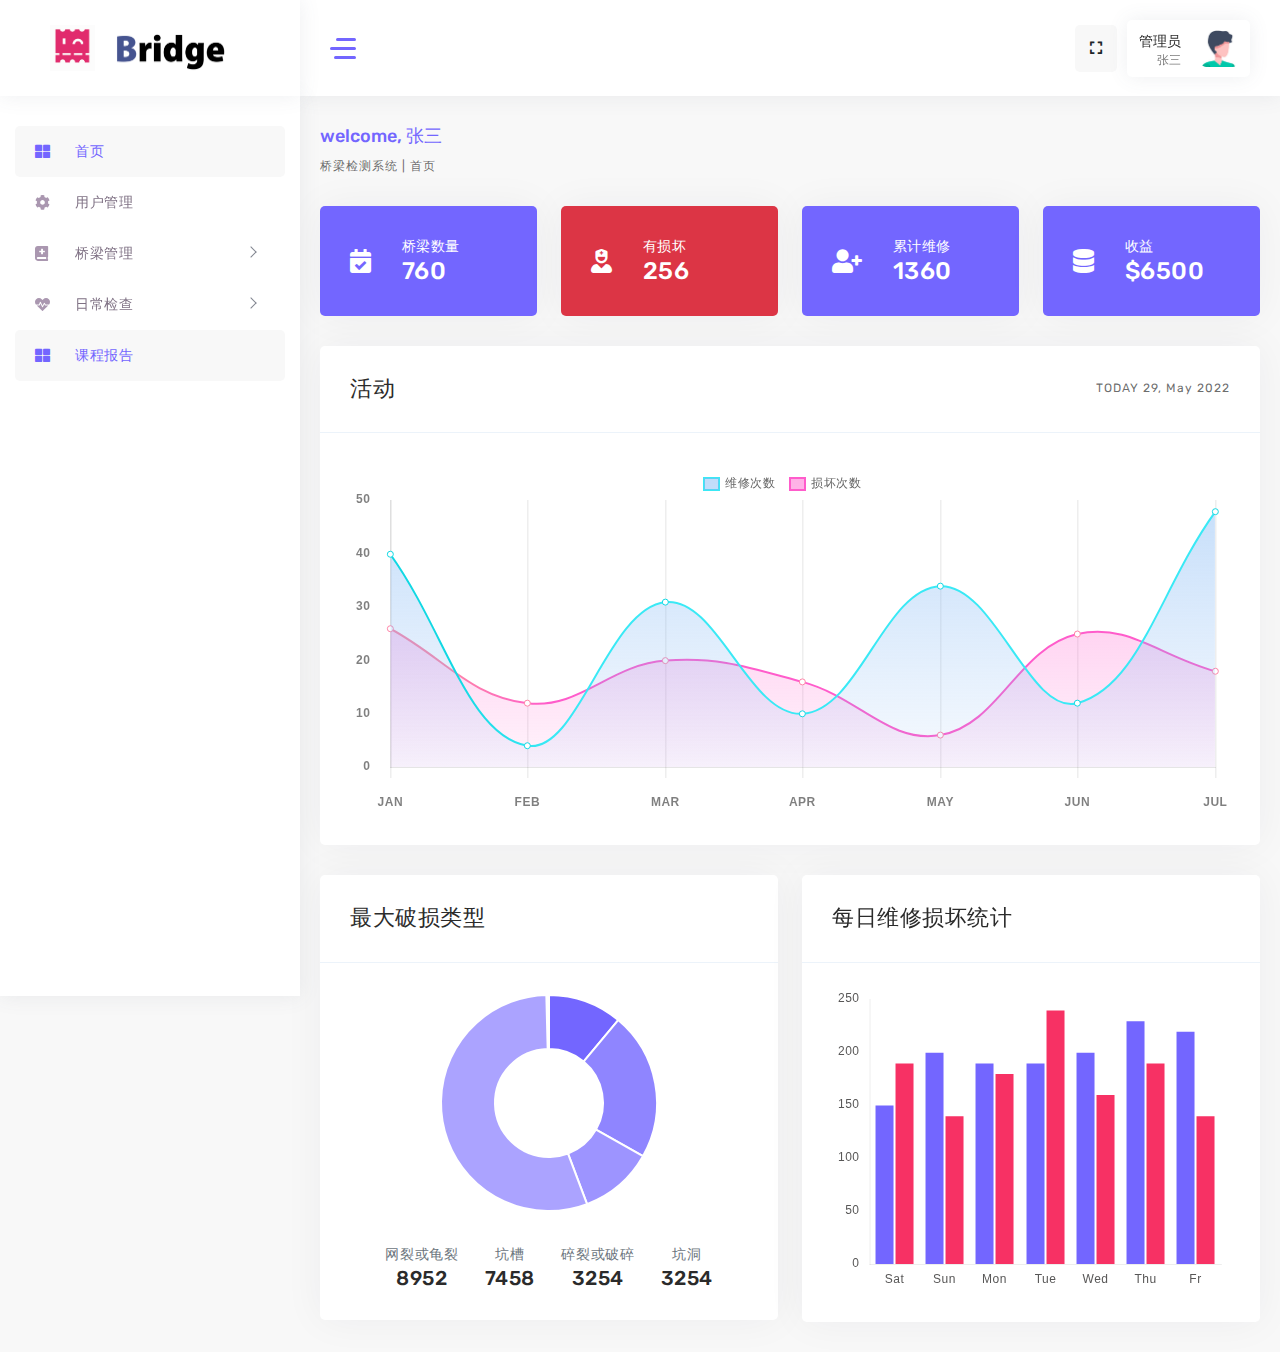
==== commit 13001d91: "Update index.html" ====
--- a/index.html
+++ b/index.html
@@ -51,6 +51,12 @@
                                 <li><a href="damageType.html">损坏类型</a></li>
                             </ul>
                         </li>
+                        <li class="has-submenu active">
+                            <a href="https://blog.csdn.net/apple_52030329/article/details/125697956?spm=1001.2014.3001.5502">
+                                <i class="fas fa-th-large"></i>
+                                <span class="nav-label">课程报告</span>
+                            </a>
+                        </li>
                     </ul>
                 </nav>
             </aside>
@@ -270,4 +276,4 @@
         <script src="./js/toggleFullScreen.js"></script>
         <script src="./js/main.js"></script>
         </body>
-</html>+</html>
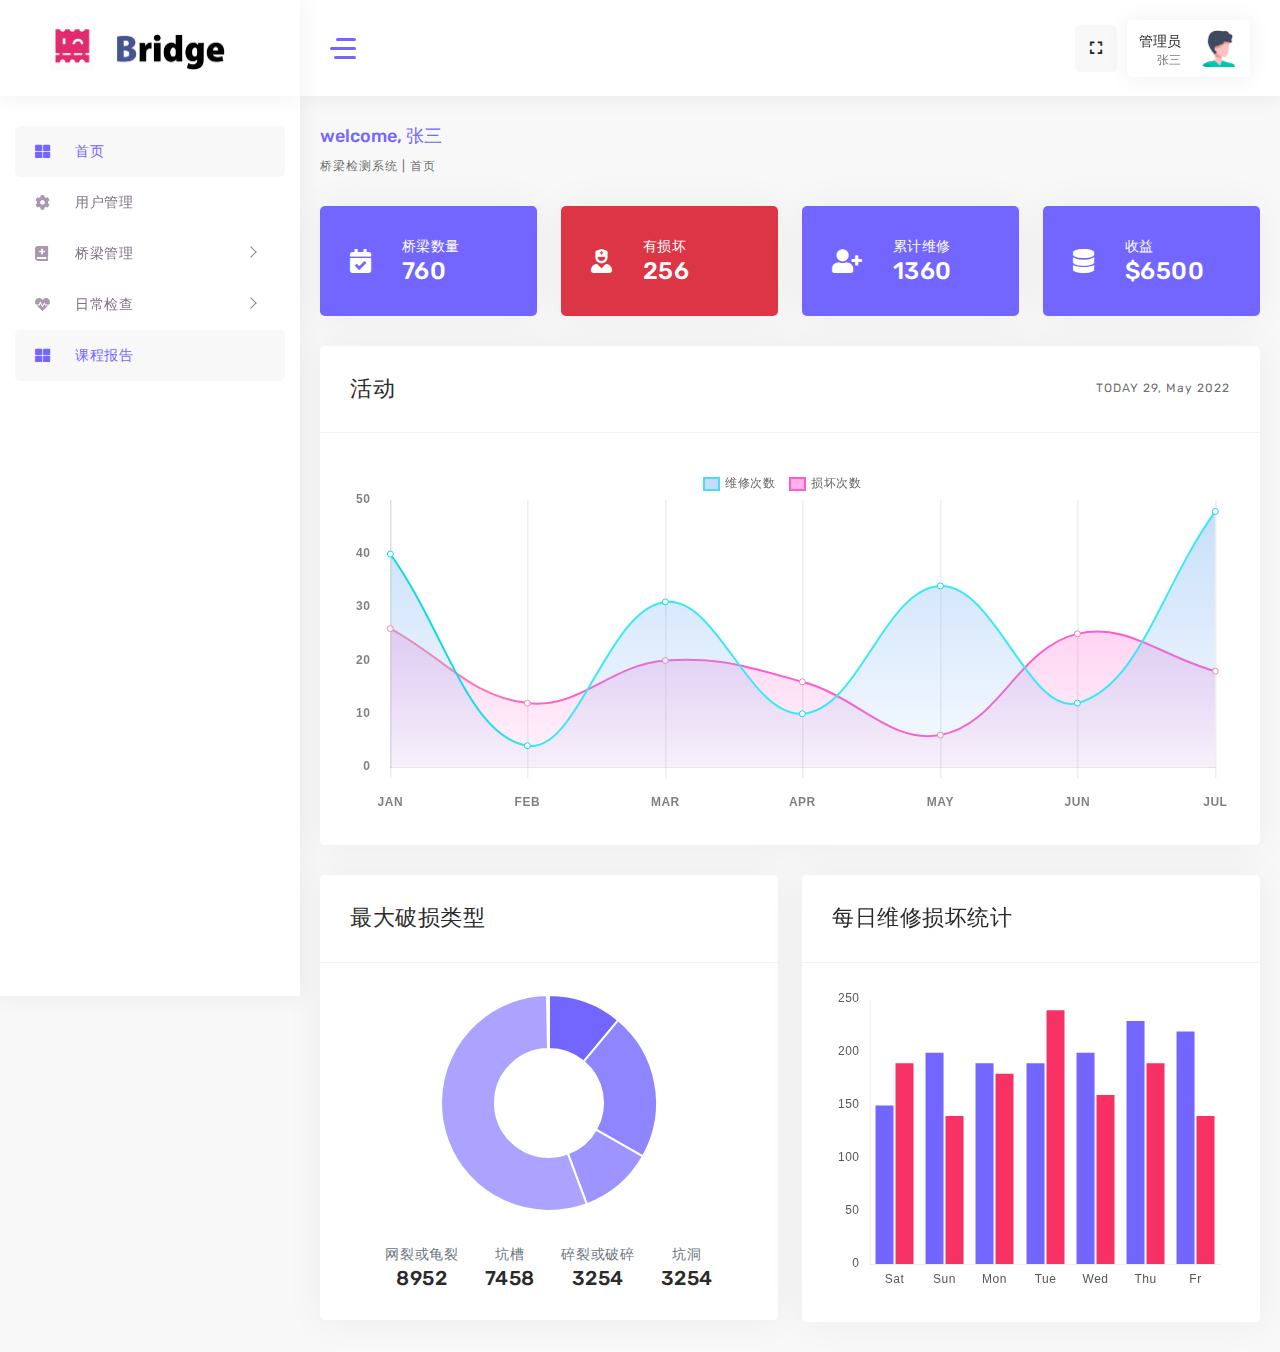
==== commit e2ae5e0c: "Add files via upload" ====
--- a/index.html
+++ b/index.html
@@ -276,4 +276,4 @@
         <script src="./js/toggleFullScreen.js"></script>
         <script src="./js/main.js"></script>
         </body>
-</html>
+</html>